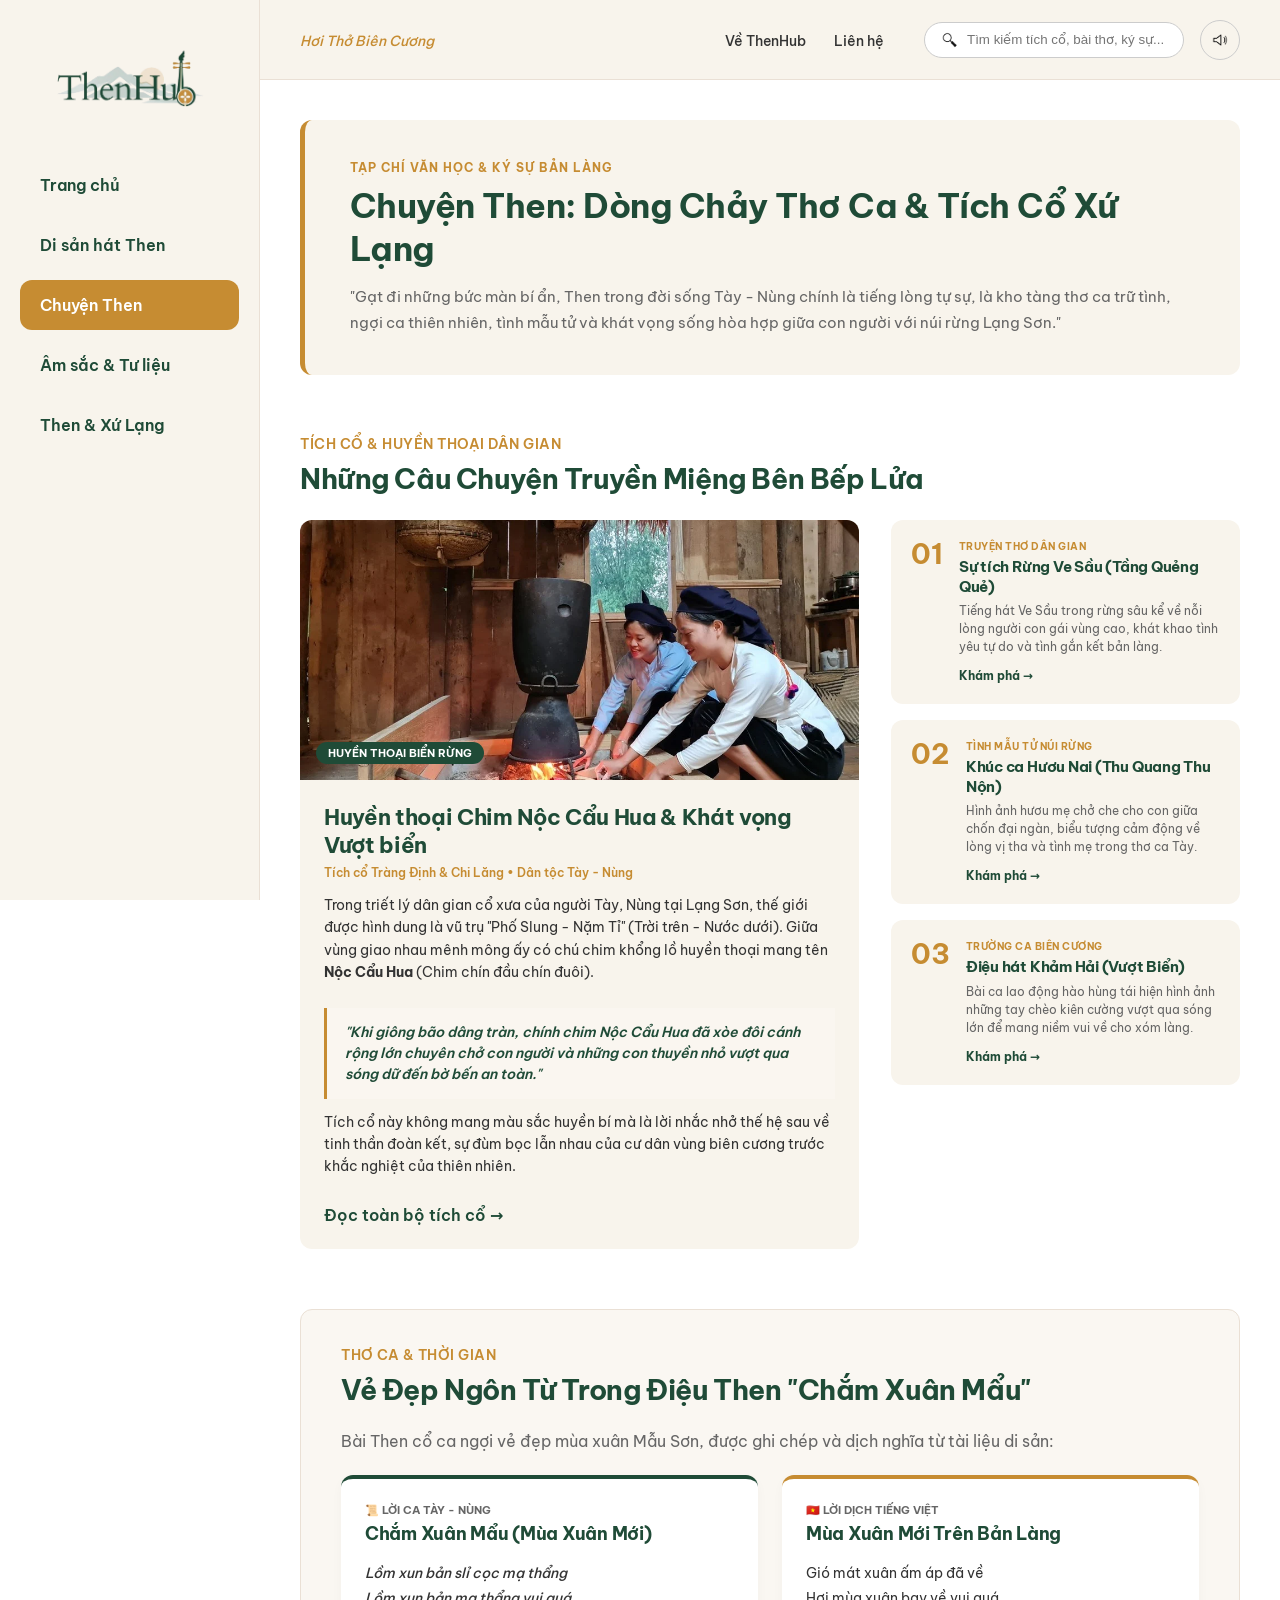
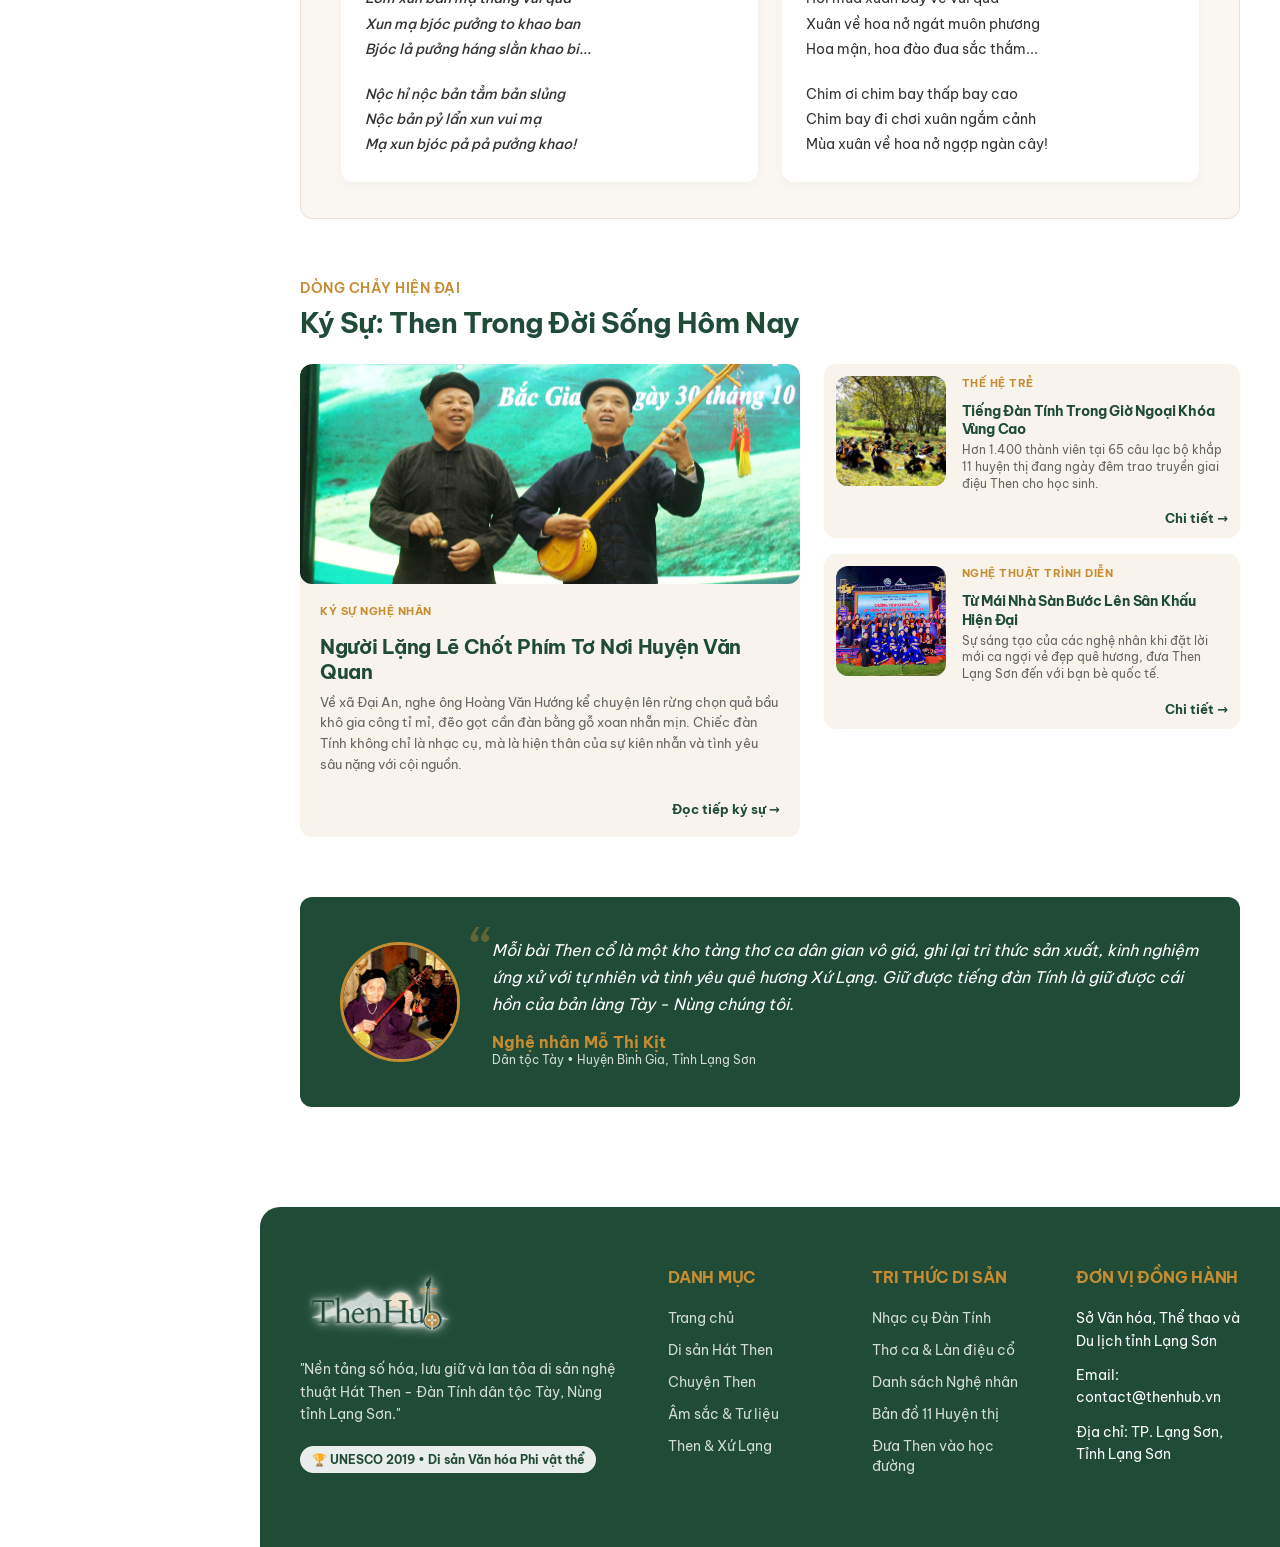
==== chuyenThen.html @ 95b02db8 "Initial commit" ====
﻿<!DOCTYPE html>
<html lang="vi">
<head>
    <meta charset="UTF-8">
    <meta name="viewport" content="width=device-width, initial-scale=1.0">
    <title>Chuyện Then - ThenHub</title>
    <link rel="stylesheet" href="./chuyenThen.css" />
    <link rel="stylesheet" href="./style.css" />
</head>
<body>
    <!-- SIDEBAR BÊN TRÁI -->
    <aside class="sidebar">
        <a href="index.html" class="logo">
            <img src="./icons/logoThenHub.png" alt="ThenHub Logo">
        </a>
        <nav>
            <a href="index.html" class="menu-item">Trang chủ</a>
            <a href="disan.html" class="menu-item">Di sản hát Then</a>
            <a href="chuyenThen.html" class="menu-item active">Chuyện Then</a>
            <a href="tulieu.html" class="menu-item">Âm sắc & Tư liệu</a>
            <a href="xulang.html" class="menu-item">Then & Xứ Lạng</a>
        </nav>
    </aside>

    <!-- NỘI DUNG CHÍNH BÊN PHẢI -->
    <main class="main-content">

        <!-- HEADER -->
        <header class="header">
            <div class="header-links">
                <a href="#" style="color: var(--color-gold); font-style: italic;">Hơi Thở Biên Cương</a>
            </div>
            <div style="display: flex; align-items: center; gap: 16px;">
                <div class="header-links">
                    <a href="#">Về ThenHub</a>
                    <a href="#">Liên hệ</a>
                </div>
                <div class="search-bar">
                    <img src="./icons/icon_timkiem.png" alt="Search" style="width: 18px; height: 18px;">
                    <input type="text" placeholder="Tìm kiếm tích cổ, bài thơ, ký sự...">
                </div>
                <button style="background: none; border: 1px solid #ccc; border-radius: 50%; width: 40px; height: 40px; display: flex; align-items: center; justify-content: center; cursor: pointer;">
                    <img src="./icons/icon_loa.png" alt="Audio" style="width: 20px; height: 20px;">
                </button>
            </div>
        </header>

        <div class="container">

            <!-- KHỐI 1: HERO DẠNG BÁO BÌA (EDITORIAL HERO) -->
            <section class="story-hero">
                <div class="story-hero-badge">TẠP CHÍ VĂN HỌC & KÝ SỰ BẢN LÀNG</div>
                <h1>Chuyện Then: Dòng Chảy Thơ Ca & Tích Cổ Xứ Lạng</h1>
                <p class="story-hero-subtitle">
                    "Gạt đi những bức màn bí ẩn, Then trong đời sống Tày - Nùng chính là tiếng lòng tự sự, là kho tàng thơ ca trữ tình, ngợi ca thiên nhiên, tình mẫu tử và khát vọng sống hòa hợp giữa con người với núi rừng Lạng Sơn."
                </p>
            </section>

            <!-- KHỐI 2: KHỐI KỂ CHUYỆN BẤT ĐỐI XỨNG (CHUYỆN TÍCH BẢN LÀNG) -->
            <section style="margin-bottom: var(--section-gap);">
                <div class="section-subtitle">TÍCH CỔ & HUYỀN THOẠI DÂN GIAN</div>
                <h2 class="section-title">Những Câu Chuyện Truyền Miệng Bên Bếp Lửa</h2>

                <div class="story-feature-layout">
                    <!-- BÀI VIẾT NỔI BẬT BÊN TRÁI (BỐ CỤC BÁO CHÍ) -->
                    <article class="main-story-card">
                        <div class="main-story-img-wrap">
                            <img src="./images/bep_lua.png" alt="Huyền thoại Chim Nộc Cẩu Hua">
                            <span class="story-tag-pill">HUYỀN THOẠI BIỂN RỪNG</span>
                        </div>
                        <div class="main-story-body">
                            <h3>Huyền thoại Chim Nộc Cẩu Hua & Khát vọng Vượt biển</h3>
                            <div class="story-meta">Tích cổ Tràng Định & Chi Lăng • Dân tộc Tày - Nùng</div>
                            <p>
                                Trong triết lý dân gian cổ xưa của người Tày, Nùng tại Lạng Sơn, thế giới được hình dung là vũ trụ "Phố Slung - Nặm Tỉ" (Trời trên - Nước dưới). Giữa vùng giao nhau mênh mông ấy có chú chim khổng lồ huyền thoại mang tên <strong>Nộc Cẩu Hua</strong> (Chim chín đầu chín đuôi).
                            </p>
                            <!-- KHUNG TRÍCH DẪN ĐẶC BIỆT -->
                            <blockquote class="pull-quote">
                                "Khi giông bão dâng tràn, chính chim Nộc Cẩu Hua đã xòe đôi cánh rộng lớn chuyên chở con người và những con thuyền nhỏ vượt qua sóng dữ đến bờ bến an toàn."
                            </blockquote>
                            <p>
                                Tích cổ này không mang màu sắc huyền bí mà là lời nhắc nhở thế hệ sau về tinh thần đoàn kết, sự đùm bọc lẫn nhau của cư dân vùng biên cương trước khắc nghiệt của thiên nhiên.
                            </p>
                            <a href="#" class="link-arrow" style="margin-top: 15px;">Đọc toàn bộ tích cổ &rarr;</a>
                        </div>
                    </article>

                    <!-- DANH SÁCH BÀI ĐỌC DẠNG FEED BÊN PHẢI -->
                    <div class="story-feed-list">

                        <div class="feed-item">
                            <span class="feed-num">01</span>
                            <div class="feed-content">
                                <span class="feed-tag">TRUYỆN THƠ DÂN GIAN</span>
                                <h4>Sự tích Rừng Ve Sầu (Tầng Quẻng Quẻ)</h4>
                                <p>Tiếng hát Ve Sầu trong rừng sâu kể về nỗi lòng người con gái vùng cao, khát khao tình yêu tự do và tình gắn kết bản làng.</p>
                                <a href="#" class="feed-link">Khám phá &rarr;</a>
                            </div>
                        </div>

                        <div class="feed-item">
                            <span class="feed-num">02</span>
                            <div class="feed-content">
                                <span class="feed-tag">TÌNH MẪU TỬ NÚI RỪNG</span>
                                <h4>Khúc ca Hươu Nai (Thu Quang Thu Nộn)</h4>
                                <p>Hình ảnh hươu mẹ chở che cho con giữa chốn đại ngàn, biểu tượng cảm động về lòng vị tha và tình mẹ trong thơ ca Tày.</p>
                                <a href="#" class="feed-link">Khám phá &rarr;</a>
                            </div>
                        </div>

                        <div class="feed-item">
                            <span class="feed-num">03</span>
                            <div class="feed-content">
                                <span class="feed-tag">TRƯỜNG CA BIÊN CƯƠNG</span>
                                <h4>Điệu hát Khảm Hải (Vượt Biển)</h4>
                                <p>Bài ca lao động hào hùng tái hiện hình ảnh những tay chèo kiên cường vượt qua sóng lớn để mang niềm vui về cho xóm làng.</p>
                                <a href="#" class="feed-link">Khám phá &rarr;</a>
                            </div>
                        </div>

                    </div>
                </div>
            </section>

            <!-- KHỐI 3: TRÌNH DIỄN THƠ CA SONG NGỮ (TÀY - VIỆT LYRICS SHOWCASE) -->
            <section class="lyrics-showcase-section">
                <div class="section-subtitle">THƠ CA & THỜI GIAN</div>
                <h2 class="section-title">Vẻ Đẹp Ngôn Từ Trong Điệu Then "Chắm Xuân Mẩu"</h2>
                <p style="color: var(--text-gray); margin-bottom: 24px;">Bài Then cổ ca ngợi vẻ đẹp mùa xuân Mẫu Sơn, được ghi chép và dịch nghĩa từ tài liệu di sản:</p>

                <div class="lyrics-grid">
                    <!-- CỘT TIẾNG TÀY / NÙNG GỐC -->
                    <div class="lyric-card tay-version">
                        <div class="lyric-header">
                            <span class="lang-flag">📜 LỜI CA TÀY - NÙNG</span>
                            <h4>Chắm Xuân Mẩu (Mùa Xuân Mới)</h4>
                        </div>
                        <div class="lyric-body">
                            <p>Lồm xun bản slỉ cọc mạ thẩng</p>
                            <p>Lồm xun bản mạ thẩng vui quá</p>
                            <p>Xun mạ bjóc pưởng to khao ban</p>
                            <p>Bjóc lả pưởng háng slằn khao bi...</p>
                            <br>
                            <p>Nộc hỉ nộc bản tẳm bản slủng</p>
                            <p>Nộc bản pỷ lẩn xun vui mạ</p>
                            <p>Mạ xun bjóc pả pả pưởng khao!</p>
                        </div>
                    </div>

                    <!-- CỘT TIẾNG VIỆT DỊCH NGHĨA -->
                    <div class="lyric-card viet-version">
                        <div class="lyric-header">
                            <span class="lang-flag">🇻🇳 LỜI DỊCH TIẾNG VIỆT</span>
                            <h4>Mùa Xuân Mới Trên Bản Làng</h4>
                        </div>
                        <div class="lyric-body">
                            <p>Gió mát xuân ấm áp đã về</p>
                            <p>Hơi mùa xuân bay về vui quá</p>
                            <p>Xuân về hoa nở ngát muôn phương</p>
                            <p>Hoa mận, hoa đào đua sắc thắm...</p>
                            <br>
                            <p>Chim ơi chim bay thấp bay cao</p>
                            <p>Chim bay đi chơi xuân ngắm cảnh</p>
                            <p>Mùa xuân về hoa nở ngợp ngàn cây!</p>
                        </div>
                    </div>
                </div>
            </section>

            <!-- KHỐI 4: KÝ SỰ BÁO BÌA (MAGAZINE LAYOUT: 1 BIG + 2 STACKED) -->
            <section style="margin-bottom: var(--section-gap);">
                <div class="section-subtitle">DÒNG CHẢY HIỆN ĐẠI</div>
                <h2 class="section-title">Ký Sự: Then Trong Đời Sống Hôm Nay</h2>

                <div class="magazine-layout">
                    <!-- BÀI BÁO LỚN TRÊN BÊN TRÁI -->
                    <a href="#" class="mag-big-card">
                        <div class="mag-big-img-wrap">
                            <img src="./images/dantinh.png" alt="Đẽo cần đàn Tính">
                        </div>
                        <div class="mag-big-content">
                            <span class="card-tag">KÝ SỰ NGHỆ NHÂN</span>
                            <h3>Người Lặng Lẽ Chốt Phím Tơ Nơi Huyện Văn Quan</h3>
                            <p>
                                Về xã Đại An, nghe ông Hoàng Văn Hướng kể chuyện lên rừng chọn quả bầu khô gia công tỉ mỉ, đẽo gọt cần đàn bằng gỗ xoan nhẵn mịn. Chiếc đàn Tính không chỉ là nhạc cụ, mà là hiện thân của sự kiên nhẫn và tình yêu sâu nặng với cội nguồn.
                            </p>
                            <span class="card-link">Đọc tiếp ký sự &rarr;</span>
                        </div>
                    </a>

                    <!-- 2 BÀI NHỎ XẾP CHỒNG BÊN PHẢI -->
                    <div class="mag-stacked-wrap">
                        <a href="#" class="mag-small-card">
                            <img src="./images/ngoai_khoa_vung_cao.png" alt="Đưa Then vào học đường">
                            <div class="mag-small-content">
                                <span class="card-tag">THẾ HỆ TRẺ</span>
                                <h4>Tiếng Đàn Tính Trong Giờ Ngoại Khóa Vùng Cao</h4>
                                <p>Hơn 1.400 thành viên tại 65 câu lạc bộ khắp 11 huyện thị đang ngày đêm trao truyền giai điệu Then cho học sinh.</p>
                                <span class="card-link">Chi tiết &rarr;</span>
                            </div>
                        </a>

                        <a href="#" class="mag-small-card">
                            <img src="./images/giao_luu.png" alt="Then Lời Mới">
                            <div class="mag-small-content">
                                <span class="card-tag">NGHỆ THUẬT TRÌNH DIỄN</span>
                                <h4>Từ Mái Nhà Sàn Bước Lên Sân Khấu Hiện Đại</h4>
                                <p>Sự sáng tạo của các nghệ nhân khi đặt lời mới ca ngợi vẻ đẹp quê hương, đưa Then Lạng Sơn đến với bạn bè quốc tế.</p>
                                <span class="card-link">Chi tiết &rarr;</span>
                            </div>
                        </a>
                    </div>
                </div>
            </section>

            <!-- KHỐI 5: TRÍCH DẪN NGHỆ NHÂN (WIDE ARTISAN QUOTE) -->
            <section class="artisan-quote-section">
                <div class="quote-avatar">
                    <img src="./images/mo_thi_kit.png" alt="Nghệ nhân Mỗ Thị Kịt">
                </div>
                <div class="quote-text-wrap">
                    <span class="quote-icon">“</span>
                    <p class="quote-content">
                        Mỗi bài Then cổ là một kho tàng thơ ca dân gian vô giá, ghi lại tri thức sản xuất, kinh nghiệm ứng xử với tự nhiên và tình yêu quê hương Xứ Lạng. Giữ được tiếng đàn Tính là giữ được cái hồn của bản làng Tày - Nùng chúng tôi.
                    </p>
                    <div class="quote-author">Nghệ nhân Mỗ Thị Kịt</div>
                    <div class="quote-sub">Dân tộc Tày • Huyện Bình Gia, Tỉnh Lạng Sơn</div>
                </div>
            </section>

        </div> <!-- Hết .container -->
        <!-- FOOTER -->
        <footer class="footer">
            <div>
                <a href="index.html" class="footer-logo">
                    <img src="./icons/logoThenHub.png" alt="ThenHub Logo">
                </a>
                <p>"Nền tảng số hóa, lưu giữ và lan tỏa di sản nghệ thuật Hát Then - Đàn Tính dân tộc Tày, Nùng tỉnh Lạng Sơn."</p>
                <div class="badge">🏆 UNESCO 2019 • Di sản Văn hóa Phi vật thể</div>
            </div>
            <div>
                <h4>Danh mục</h4>
                <ul>
                    <li><a href="index.html">Trang chủ</a></li>
                    <li><a href="disan.html">Di sản Hát Then</a></li>
                    <li><a href="chuyenthen.html">Chuyện Then</a></li>
                    <li><a href="tulieu.html">Âm sắc & Tư liệu</a></li>
                    <li><a href="xulang.html">Then & Xứ Lạng</a></li>
                </ul>
            </div>
            <div>
                <h4>Tri thức di sản</h4>
                <ul>
                    <li><a href="#">Nhạc cụ Đàn Tính</a></li>
                    <li><a href="#">Thơ ca & Làn điệu cổ</a></li>
                    <li><a href="#">Danh sách Nghệ nhân</a></li>
                    <li><a href="#">Bản đồ 11 Huyện thị</a></li>
                    <li><a href="#">Đưa Then vào học đường</a></li>
                </ul>
            </div>
            <div>
                <h4>Đơn vị đồng hành</h4>
                <p style="margin-bottom: 12px; opacity: 1;">Sở Văn hóa, Thể thao và Du lịch tỉnh Lạng Sơn</p>
                <p style="margin-bottom: 12px; opacity: 1;">Email: contact@thenhub.vn</p>
                <p style="opacity: 1;">Địa chỉ: TP. Lạng Sơn, Tỉnh Lạng Sơn</p>
            </div>
        </footer>
    </main>
</body>
</html>
---- chuyenThen.css ----
﻿/* ==============================================================
   1. THỪA HƯỞNG STYLE CHUNG TỪ TRANG CHỦ & TRANG DI SẢN
   ============================================================== */
@import url('./style.css');

/* ==============================================================
   2. BỐ CỤC TẠP CHÍ ĐẶC THÙ CHO TRANG CHUYỆN THEN
   ============================================================== */

/* Hero Banner dạng Báo Bìa */
.story-hero {
    background-color: var(--bg-card);
    border-left: 5px solid var(--color-gold);
    border-radius: var(--border-radius);
    padding: 40px 45px;
    margin-bottom: var(--section-gap);
}

.story-hero-badge {
    color: var(--color-gold);
    font-size: 12px;
    font-weight: 700;
    letter-spacing: 1px;
    margin-bottom: 10px;
}

.story-hero h1 {
    font-family: var(--font-title);
    font-size: 34px;
    color: var(--color-green);
    margin-bottom: 14px;
}

.story-hero-subtitle {
    font-size: 15px;
    color: var(--text-gray);
    line-height: 1.7;
    max-width: 880px;
}

/* --------------------------------------------------------------
   KHỐI FEATURED STORY (1 BÀI VIẾT LỚN + 1 DANH SÁCH FEED BÊN PHẢI)
   -------------------------------------------------------------- */
.story-feature-layout {
    display: flex;
    gap: 32px;
    align-items: stretch;
}

/* Bài viết chính bên trái (62%) */
.main-story-card {
    flex: 1.6;
    background-color: var(--bg-card);
    border-radius: var(--border-radius);
    overflow: hidden;
    display: flex;
    flex-direction: column;
}

.main-story-img-wrap {
    position: relative;
    height: 260px;
}

    .main-story-img-wrap img {
        width: 100%;
        height: 100%;
        object-fit: cover;
        border-radius: 0;
    }

.story-tag-pill {
    position: absolute;
    bottom: 16px;
    left: 16px;
    background: var(--color-green);
    color: #fff;
    font-size: 11px;
    font-weight: 700;
    padding: 4px 12px;
    border-radius: 12px;
}

.main-story-body {
    padding: 24px;
    flex: 1;
    display: flex;
    flex-direction: column;
}

    .main-story-body h3 {
        font-family: var(--font-title);
        font-size: 22px;
        color: var(--color-green);
        margin-bottom: 6px;
    }

.story-meta {
    font-size: 12px;
    color: var(--color-gold);
    font-weight: 600;
    margin-bottom: 14px;
}

.main-story-body p {
    font-size: 14px;
    color: var(--text-dark);
    line-height: 1.6;
    margin-bottom: 12px;
}

/* Trích dẫn nổi bật Pull-Quote */
.pull-quote {
    background-color: #FAF6F0;
    border-left: 3px solid var(--color-gold);
    padding: 14px 18px;
    margin: 12px 0;
    font-style: italic;
    color: var(--color-green);
    font-weight: 600;
    font-size: 14px;
    line-height: 1.5;
}

/* Feed danh sách bên phải (38%) */
.story-feed-list {
    flex: 1;
    display: flex;
    flex-direction: column;
    gap: 16px;
}

.feed-item {
    background-color: var(--bg-card);
    border-radius: var(--border-radius);
    padding: 20px;
    display: flex;
    gap: 16px;
    transition: transform 0.3s ease;
}

    .feed-item:hover {
        transform: translateX(5px);
    }

.feed-num {
    font-family: var(--font-title);
    font-size: 28px;
    font-weight: 700;
    color: var(--color-gold);
    line-height: 1;
}

.feed-content {
    flex: 1;
}

.feed-tag {
    font-size: 10px;
    font-weight: 700;
    color: var(--color-gold);
    letter-spacing: 0.5px;
    display: block;
    margin-bottom: 4px;
}

.feed-content h4 {
    font-size: 15px;
    color: var(--color-green);
    margin-bottom: 6px;
    line-height: 1.3;
}

.feed-content p {
    font-size: 12px;
    color: var(--text-gray);
    line-height: 1.5;
    margin-bottom: 8px;
}

.feed-link {
    font-size: 12px;
    font-weight: 700;
    color: var(--color-green);
}

    .feed-link:hover {
        color: var(--color-gold);
    }

/* --------------------------------------------------------------
   KHỐI SONG NGỮ THƠ CA (LYRICS SHOWCASE)
   -------------------------------------------------------------- */
.lyrics-showcase-section {
    background-color: #FAF7F2;
    border: 1px solid #EAE0D5;
    border-radius: var(--border-radius);
    padding: 36px 40px;
    margin-bottom: var(--section-gap);
}

.lyrics-grid {
    display: grid;
    grid-template-columns: 1fr 1fr;
    gap: 24px;
}

.lyric-card {
    background-color: #FFFFFF;
    border-radius: var(--border-radius);
    padding: 24px;
    border-top: 4px solid var(--color-green);
    box-shadow: 0 4px 12px rgba(0,0,0,0.03);
}

    .lyric-card.viet-version {
        border-top-color: var(--color-gold);
    }

.lang-flag {
    font-size: 11px;
    font-weight: 700;
    color: var(--text-gray);
    display: block;
    margin-bottom: 6px;
}

.lyric-header h4 {
    font-family: var(--font-title);
    font-size: 18px;
    color: var(--color-green);
    margin-bottom: 16px;
}

.lyric-body p {
    font-size: 14px;
    line-height: 1.8;
    color: var(--text-dark);
    margin: 0;
}

.tay-version .lyric-body p {
    font-style: italic;
    font-weight: 500;
}

/* --------------------------------------------------------------
   KHỐI MAGAZINE (1 BÀI LỚN + 2 BÀI NHỎ XẾP CHỒNG)
   -------------------------------------------------------------- */
.magazine-layout {
    display: flex;
    gap: 24px;
}

.mag-big-card {
    flex: 1.2;
    background-color: var(--bg-card);
    border-radius: var(--border-radius);
    overflow: hidden;
    display: flex;
    flex-direction: column;
}
.mag-big-img-wrap {
    width: 100%;
    height: 220px;
    overflow: hidden;
    background-color: var(--bg-card);
}
    .mag-big-img-wrap img {
        width: 100%;
        height: 100%;
        object-fit: cover;
        display: block;
    }

.mag-big-content {
    padding: 20px;
    flex: 1;
    display: flex;
    flex-direction: column;
}

    .mag-big-content h3 {
        font-family: var(--font-title);
        font-size: 20px;
        color: var(--color-green);
        margin: 8px 0;
    }

    .mag-big-content p {
        font-size: 13px;
        color: var(--text-gray);
        line-height: 1.6;
        margin-bottom: 14px;
    }

.mag-stacked-wrap {
    flex: 1;
    display: flex;
    flex-direction: column;
    gap: 16px;
}

.mag-small-card {
    background-color: var(--bg-card);
    border-radius: var(--border-radius);
    overflow: hidden;
    display: flex;
    gap: 16px;
    padding: 12px;
}

    .mag-small-card img {
        width: 110px;
        height: 110px;
        object-fit: cover;
        flex-shrink: 0;
    }

.mag-small-content {
    display: flex;
    flex-direction: column;
    justify-content: center;
}

    .mag-small-content h4 {
        font-size: 14px;
        color: var(--color-green);
        margin: 4px 0;
        line-height: 1.3;
    }

    .mag-small-content p {
        font-size: 12px;
        color: var(--text-gray);
        line-height: 1.4;
        margin-bottom: 6px;
    }

/* --------------------------------------------------------------
   KHỐI TRÍCH DẪN NGHỆ NHÂN (WIDE ARTISAN QUOTE)
   -------------------------------------------------------------- */
.artisan-quote-section {
    background-color: var(--color-green);
    color: #FFFFFF;
    border-radius: var(--border-radius);
    padding: 40px;
    display: flex;
    align-items: center;
    gap: 32px;
    margin-bottom: var(--section-gap);
}

.quote-avatar img {
    width: 120px;
    height: 120px;
    border-radius: 50%;
    border: 3px solid var(--color-gold);
    object-fit: cover;
}

.quote-text-wrap {
    position: relative;
    flex: 1;
}

.quote-icon {
    font-family: var(--font-title);
    font-size: 60px;
    color: var(--color-gold);
    position: absolute;
    top: -25px;
    left: -20px;
    opacity: 0.4;
}

.quote-content {
    font-size: 16px;
    line-height: 1.7;
    font-style: italic;
    margin-bottom: 14px;
    position: relative;
    z-index: 1;
}

.quote-author {
    font-size: 16px;
    font-weight: 700;
    color: var(--color-gold);
}

.quote-sub {
    font-size: 12px;
    opacity: 0.8;
}
---- style.css ----
﻿/* ==============================================================
   1. KHAI BÁO FONT KHÔNG CHÂN CỤC BỘ (BE VIETNAM PRO)
   ============================================================== */

/* Bản Thường - Regular (400) */
@font-face {
    font-family: 'Be Vietnam Pro';
    src: url('./fonts/Be_Vietnam_Pro/BeVietnamPro-Regular.ttf') format('truetype');
    font-weight: 400;
    font-style: normal;
}

/* Bản Vừa - Medium (500) */
@font-face {
    font-family: 'Be Vietnam Pro';
    src: url('./fonts/Be_Vietnam_Pro/BeVietnamPro-Medium.ttf') format('truetype');
    font-weight: 500;
    font-style: normal;
}

/* Bản Bán Đậm - SemiBold (600) */
@font-face {
    font-family: 'Be Vietnam Pro';
    src: url('./fonts/Be_Vietnam_Pro/BeVietnamPro-SemiBold.ttf') format('truetype');
    font-weight: 600;
    font-style: normal;
}

/* Bản Đậm - Bold (700) */
@font-face {
    font-family: 'Be Vietnam Pro';
    src: url('./fonts/Be_Vietnam_Pro/BeVietnamPro-Bold.ttf') format('truetype');
    font-weight: 700;
    font-style: normal;
}

/* ==============================================================
   2. CẬP NHẬT BIẾN FONT VÀO :root (FONT KHÔNG CHÂN CHO TOÀN TRANG)
   ============================================================== */
:root {
    --font-title: 'Be Vietnam Pro', system-ui, -apple-system, sans-serif;
    --font-text: 'Be Vietnam Pro', system-ui, -apple-system, sans-serif;
    --color-green: #1F4B37;
    --color-gold: #C68C32;
    --color-gold-hover: #e09f39;
    --bg-sidebar: #F8F4EC;
    --bg-main: #FFFFFF;
    --bg-card: #F8F4EC;
    --text-dark: #333333;
    --text-gray: #666666;
    --text-light: #FFFFFF;
    --sidebar-width: 260px;
    --header-height: 80px;
    --max-content-width: 1100px;
    --section-gap: 60px;
    --border-radius: 12px;
}

/* ==============================================================
   3. RESET & CƠ BẢN (Đã sửa lỗi ký tự '-')
   ============================================================== */
* {
    margin: 0;
    padding: 0;
    box-sizing: border-box;
}

body {
    font-family: var(--font-text);
    color: var(--text-dark);
    background-color: var(--bg-main);
    display: flex;
    min-height: 100vh;
}

a {
    text-decoration: none;
    color: inherit;
    transition: all 0.3s ease;
    cursor: pointer;
}

img {
    max-width: 100%;
    height: auto;
    border-radius: var(--border-radius);
    display: block;
}

/* Tinh chỉnh nét chữ tiêu đề không chân phẳng, vuông vức */
h1, h2, h3, h4, .section-title {
    font-family: var(--font-title) !important;
    color: var(--color-green);
    font-weight: 700;
    letter-spacing: -0.015em;
    line-height: 1.25;
}

.section-title {
    font-size: 28px;
    margin-bottom: 24px;
}

.section-subtitle {
    color: var(--color-gold);
    font-size: 14px;
    font-weight: 600;
    text-transform: uppercase;
    margin-bottom: 8px;
    letter-spacing: 0.5px;
}

/* 3. SIDEBAR (THANH ĐIỀU HƯỚNG TRÁI) */
.sidebar {
    width: var(--sidebar-width);
    flex-shrink: 0;
    background-color: var(--bg-sidebar);
    padding: 40px 20px;
    position: sticky;
    top: 0;
    height: 100vh;
    border-right: 1px solid #EAE0D5;
}

    .sidebar .logo {
        display: block;
        margin-bottom: 40px;
        text-align: center;
    }

        .sidebar .logo img {
            max-width: 170px; 
            height: auto; 
            margin: 0 auto;
            display: block;
        }

.menu-item {
    display: block;
    padding: 15px 20px;
    margin-bottom: 10px;
    font-weight: 600;
    border-radius: var(--border-radius);
    color: var(--color-green);
}

    .menu-item:hover {
        background-color: #E8E1D3;
    }

    .menu-item.active {
        background-color: var(--color-gold);
        color: var(--text-light);
    }

/* 4. MAIN CONTENT (NỘI DUNG CHÍNH) */
.main-content {
    flex: 1;
    min-width: 0; /* Giúp không bị tràn khung khi ảnh quá to */
    display: flex;
    flex-direction: column;
}

/* KHỐI 1: HEADER */
.header {
    height: var(--header-height);
    background-color: var(--bg-sidebar);
    display: flex;
    align-items: center;
    justify-content: space-between;
    padding: 0 40px;
    border-bottom: 1px solid #EAE0D5;
    position: sticky;
    top: 0;
    z-index: 100;
}

.header-links a {
    margin-right: 24px;
    font-weight: 500;
    font-size: 14px;
}

    .header-links a:hover {
        color: var(--color-gold);
    }

.search-bar {
    display: flex;
    align-items: center;
    background: #fff;
    padding: 8px 16px;
    border-radius: 20px;
    border: 1px solid #ccc;
}

    .search-bar input {
        border: none;
        outline: none;
        margin-left: 8px;
        width: 200px;
    }

/* CONTAINER CHUNG CHO CÁC KHỐI BÊN DƯỚI */
.container {
    max-width: var(--max-content-width);
    margin: 0 auto;
    padding: 40px;
    width: 100%;
}

/* KHỐI 2: HERO BANNER */
.hero-banner {
    position: relative;
    background-size: cover;
    background-position: center;
    border-radius: var(--border-radius);
    padding: 80px 60px;
    color: var(--text-light);
    margin-bottom: var(--section-gap);
    overflow: hidden;
}

    .hero-banner h1 {
        font-family: var(--font-title);
        font-size: 42px;
        font-weight: 700;
        margin-bottom: 20px;
        color: #C68C32 !important; 
        text-shadow: 0 2px 10px rgba(0, 0, 0, 0.85); 
    }

    .hero-banner p {
        max-width: 620px;
        line-height: 1.7;
        margin-bottom: 32px;
        font-size: 16px;
        color: #F8F4EC; 
        text-shadow: 0 1px 5px rgba(0, 0, 0, 0.8);
    }

.hero-buttons {
    display: flex;
    align-items: center;
    gap: 16px;
}

/* Nút chính: Khám phá hát Then */
.btn-primary {
    background-color: var(--color-gold); 
    color: #FFFFFF; 
    padding: 14px 28px;
    border-radius: 8px;
    font-weight: 700;
    display: inline-block;
    box-shadow: 0 4px 12px rgba(0, 0, 0, 0.25);
    transition: all 0.3s ease;
}

    .btn-primary:hover {
        background-color: var(--color-gold-hover);
        transform: translateY(-2px);
        box-shadow: 0 6px 18px rgba(0, 0, 0, 0.35);
    }

.btn-outline {
    background: rgba(0, 0, 0, 0.35); 
    backdrop-filter: blur(4px); 
    border: 1px solid rgba(255, 255, 255, 0.7);
    color: #FFFFFF;
    padding: 14px 28px;
    border-radius: 8px;
    font-weight: 600;
    display: inline-block;
    transition: all 0.3s ease;
}

    .btn-outline:hover {
        background: rgba(255, 255, 255, 0.25);
        border-color: #FFFFFF;
        transform: translateY(-2px);
    }
/* KHỐI 3: TỔNG QUAN */
.overview-section {
    display: flex;
    gap: 40px;
    align-items: center;
    margin-bottom: var(--section-gap);
}

.overview-text {
    flex: 1;
}

    .overview-text p {
        line-height: 1.8;
        color: var(--text-gray);
        margin-bottom: 20px;
    }

.link-arrow {
    color: var(--color-green);
    font-weight: 600;
    display: inline-flex;
    align-items: center;
    gap: 8px;
}

    .link-arrow:hover {
        color: var(--color-gold);
    }

.overview-image {
    flex: 1;
}

    .overview-image img {
        width: 100%;
        height: auto;
        object-fit: cover;
    }

/* KHỐI 4 & 6: DẠNG LƯỚI (Card Grid) */
.grid-3 {
    display: grid;
    grid-template-columns: repeat(3, 1fr);
    gap: 24px;
    margin-bottom: var(--section-gap);
    align-items: stretch; 
}

.grid-4 {
    display: grid;
    grid-template-columns: repeat(4, 1fr);
    gap: 20px;
    margin-bottom: var(--section-gap);
    align-items: stretch; 
}

/* Thẻ Card tổng thể */
.card {
    background-color: var(--bg-card);
    border-radius: var(--border-radius);
    overflow: hidden;
    display: flex;
    flex-direction: column !important; 
    height: 100%;
    text-decoration: none;
    transition: transform 0.3s ease, box-shadow 0.3s ease;
}

    .card:hover {
        transform: translateY(-5px);
        box-shadow: 0 10px 20px rgba(0,0,0,0.08);
    }

    /* Ảnh đầu thẻ */
    .card img {
        width: 100%;
        height: 180px; 
        object-fit: cover; 
        display: block;
    }

.card-content {
    display: flex;
    flex-direction: column;
    flex: 1; 
    padding: 16px;
}

.card-tag {
    color: var(--color-gold);
    font-size: 11px;
    font-weight: 700;
    text-transform: uppercase;
    letter-spacing: 0.5px;
    margin-bottom: 8px;
}

.card-title {
    color: var(--color-green);
    font-size: 16px;
    font-weight: 700;
    line-height: 1.35;
    margin-bottom: 8px;
}

/* Đoạn mô tả */
.card-desc {
    color: var(--text-dark);
    font-size: 13px;
    line-height: 1.5;
    margin-bottom: 12px;
}

.card-link {
    text-align: right;
    font-size: 13px;
    font-weight: 700;
    color: var(--color-green);
    margin-top: auto; 
    padding-top: 12px;
    display: block;
    transition: color 0.3s ease, transform 0.3s ease;
}

.card:hover .card-link {
    color: var(--color-gold);
    transform: translateX(3px);
}
/* HIỆU ỨNG NÚT PLAY TRÊN ẢNH VIDEO */
.card-thumb {
    position: relative;
    width: 100%;
    height: 180px;
    overflow: hidden;
    border-top-left-radius: var(--border-radius, 12px);
    border-top-right-radius: var(--border-radius, 12px);
}
    .card-thumb img {
        width: 100%;
        height: 100%;
        object-fit: cover;
        display: block;
        transition: transform 0.3s ease;
    }
    .card-thumb .play-btn {
        position: absolute;
        top: 50%;
        left: 50%;
        transform: translate(-50%, -50%) scale(0.8);
        width: 56px; 
        height: 56px;
        background-color: #FFFFFF; 
        border-radius: 50%; 
        box-shadow: 0 4px 15px rgba(0, 0, 0, 0.35); 
        display: flex;
        align-items: center;
        justify-content: center;
        opacity: 0; 
        transition: all 0.3s ease;
        pointer-events: none;
        z-index: 5;
    }

        .card-thumb .play-btn::after {
            content: '';
            display: block;
            width: 0;
            height: 0;
            margin-left: 4px; 
            border-top: 11px solid transparent;
            border-bottom: 11px solid transparent;
            border-left: 19px solid #E50914; 
        }

.card:hover .play-btn {
    opacity: 1;
    transform: translate(-50%, -50%) scale(1);
}

.card:hover .card-thumb img {
    transform: scale(1.05);
}

/* KHỐI 5: THỐNG KÊ & BẢN ĐỒ */
.stats-map-section {
    display: flex;
    gap: 40px;
    margin-bottom: var(--section-gap);
}

.stats-grid {
    flex: 1;
    display: grid;
    grid-template-columns: repeat(2, 1fr);
    gap: 16px;
}

.stat-box {
    background-color: var(--bg-card);
    padding: 24px;
    border-radius: var(--border-radius);
    text-align: center;
}

.stat-number {
    font-size: 28px;
    font-weight: bold;
    color: var(--color-gold);
    margin-bottom: 8px;
}

.stat-label {
    font-size: 14px;
    font-weight: 600;
    color: var(--text-dark);
}

.map-image {
    flex: 1;
}

    .map-image img {
        width: 100%;
        height: 100%;
        object-fit: cover;
    }

.btn-full {
    display: block;
    text-align: center;
    background-color: var(--color-green);
    color: var(--text-light);
    padding: 14px;
    border-radius: 8px;
    margin-top: 16px;
    font-weight: bold;
}

    .btn-full:hover {
        background-color: #153526;
    }

/* KHỐI 7: CTA BANNER */
.cta-banner {
    position: relative;
    background-size: cover;
    background-position: center;
    border-radius: var(--border-radius);
    padding: 60px 50px;
    margin-bottom: var(--section-gap);
    overflow: hidden;
}

.cta-subtitle {
    display: inline-block;
    color: #F5B842; 
    font-weight: 700;
    font-size: 13px;
    letter-spacing: 1.5px;
    text-transform: uppercase;
    margin-bottom: 12px;
    text-shadow: 0 1px 4px rgba(0, 0, 0, 0.9);
}

/* Tiêu đề chính */
.cta-banner h2 {
    font-family: var(--font-title);
    font-size: 28px; 
    font-weight: 700;
    color: #FFFFFF;
    margin-bottom: 16px;
    line-height: 1.3;
    max-width: 100%; 
    white-space: nowrap; 
    text-shadow: 0 2px 8px rgba(0, 0, 0, 0.8);
}

.cta-banner p {
    font-size: 15px;
    color: #F8F4EC; 
    max-width: 650px;
    line-height: 1.6;
    text-shadow: 0 1px 6px rgba(0, 0, 0, 0.9);
}
/* KHỐI 8: FOOTER */
.footer {
    background-color: var(--color-green);
    color: var(--text-light);
    padding: 60px 40px;
    display: grid;
    grid-template-columns: 2fr 1fr 1fr 1fr;
    gap: 40px;
    border-top-left-radius: 20px;
}

.footer-logo {
    font-family: var(--font-title);
    font-size: 28px;
    color: var(--color-gold);
    margin-bottom: 16px;
    display: block;
}
    .footer-logo img {
        max-width: 160px;
        height: auto;
        display: block;
        margin-bottom: 16px;
        filter: drop-shadow(0px 0px 2px #ffffff) drop-shadow(0px 0px 6px rgba(255, 255, 255, 0.6));
    }

.footer p {
    font-size: 14px;
    line-height: 1.6;
    margin-bottom: 20px;
    opacity: 0.8;
}

.footer h4 {
    color: var(--color-gold);
    margin-bottom: 20px;
    font-size: 16px;
    text-transform: uppercase;
}

.footer ul {
    list-style: none;
}

    .footer ul li {
        margin-bottom: 12px;
    }

        .footer ul li a {
            font-size: 14px;
            opacity: 0.8;
        }

            .footer ul li a:hover {
                opacity: 1;
                color: var(--color-gold);
            }

.badge {
    background: rgba(255,255,255,0.9);
    color: var(--color-green);
    padding: 6px 12px;
    border-radius: 20px;
    font-size: 12px;
    font-weight: bold;
    display: inline-block;
}
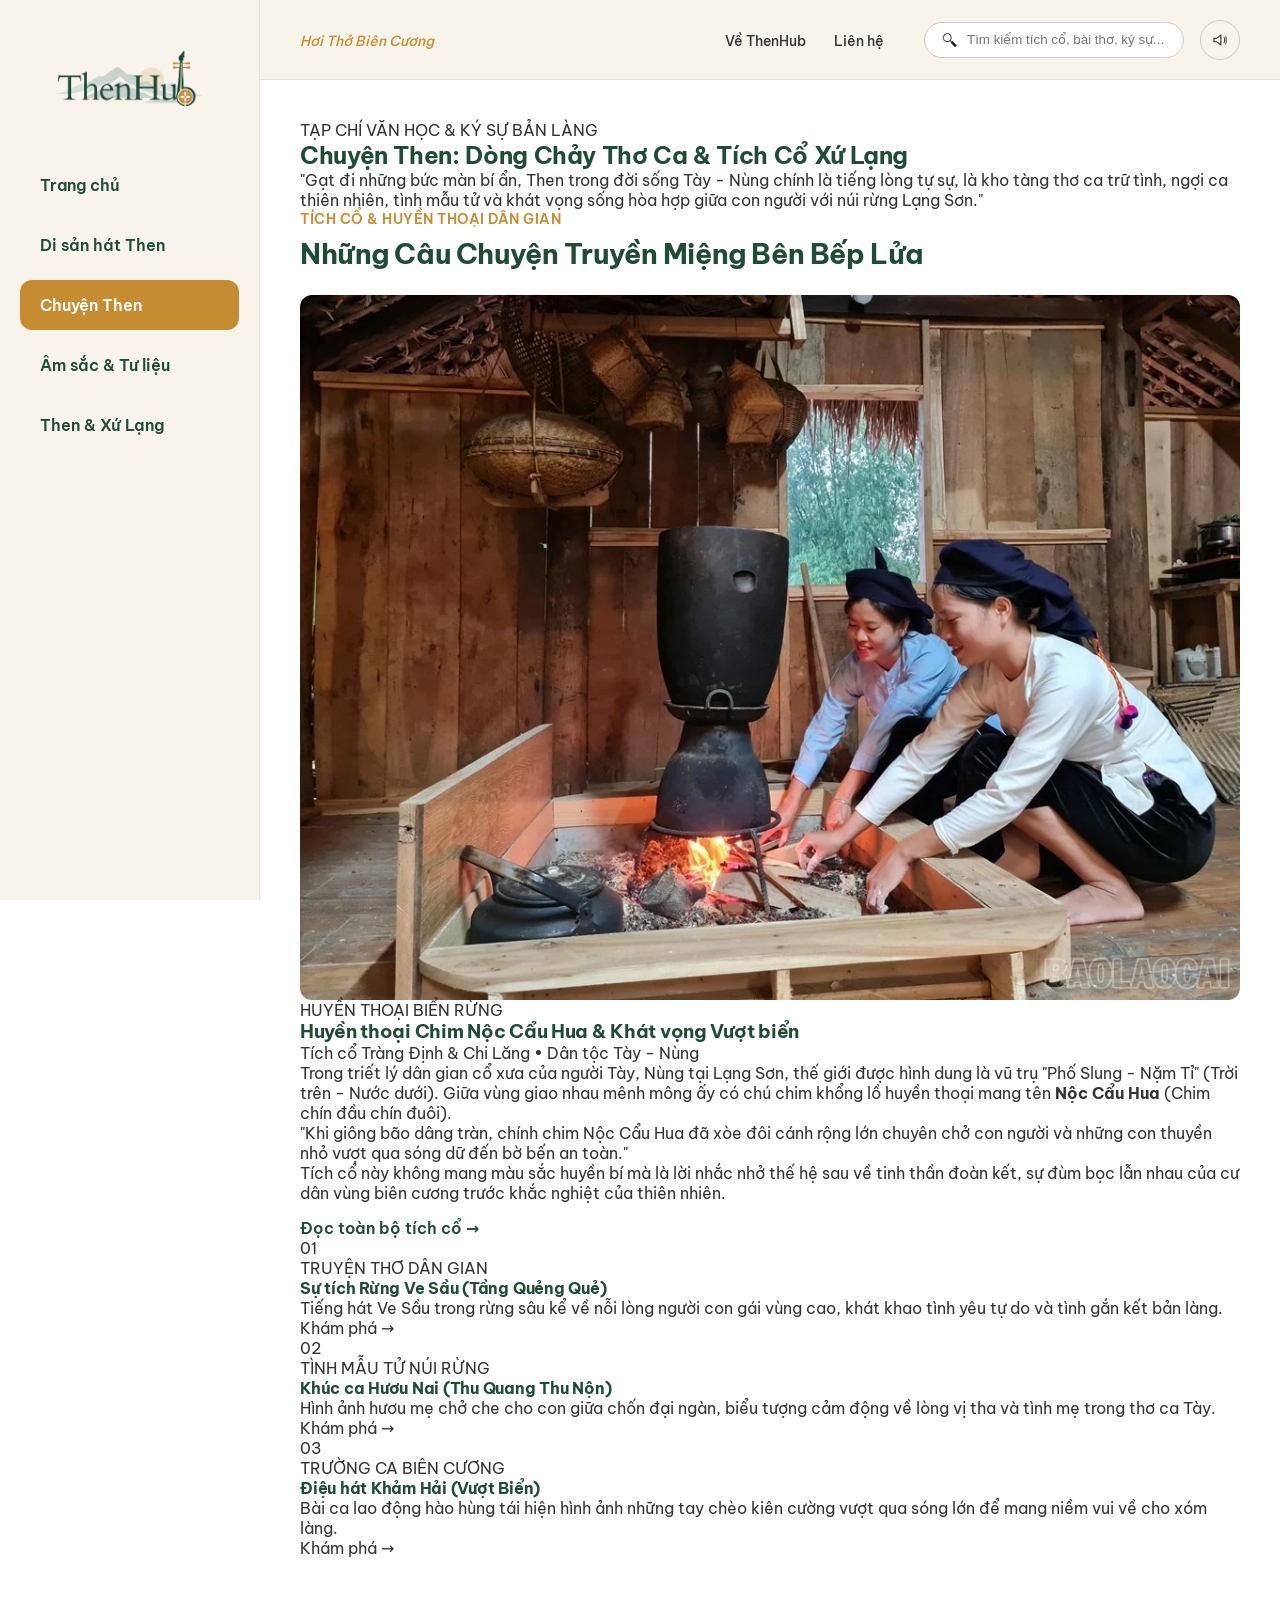
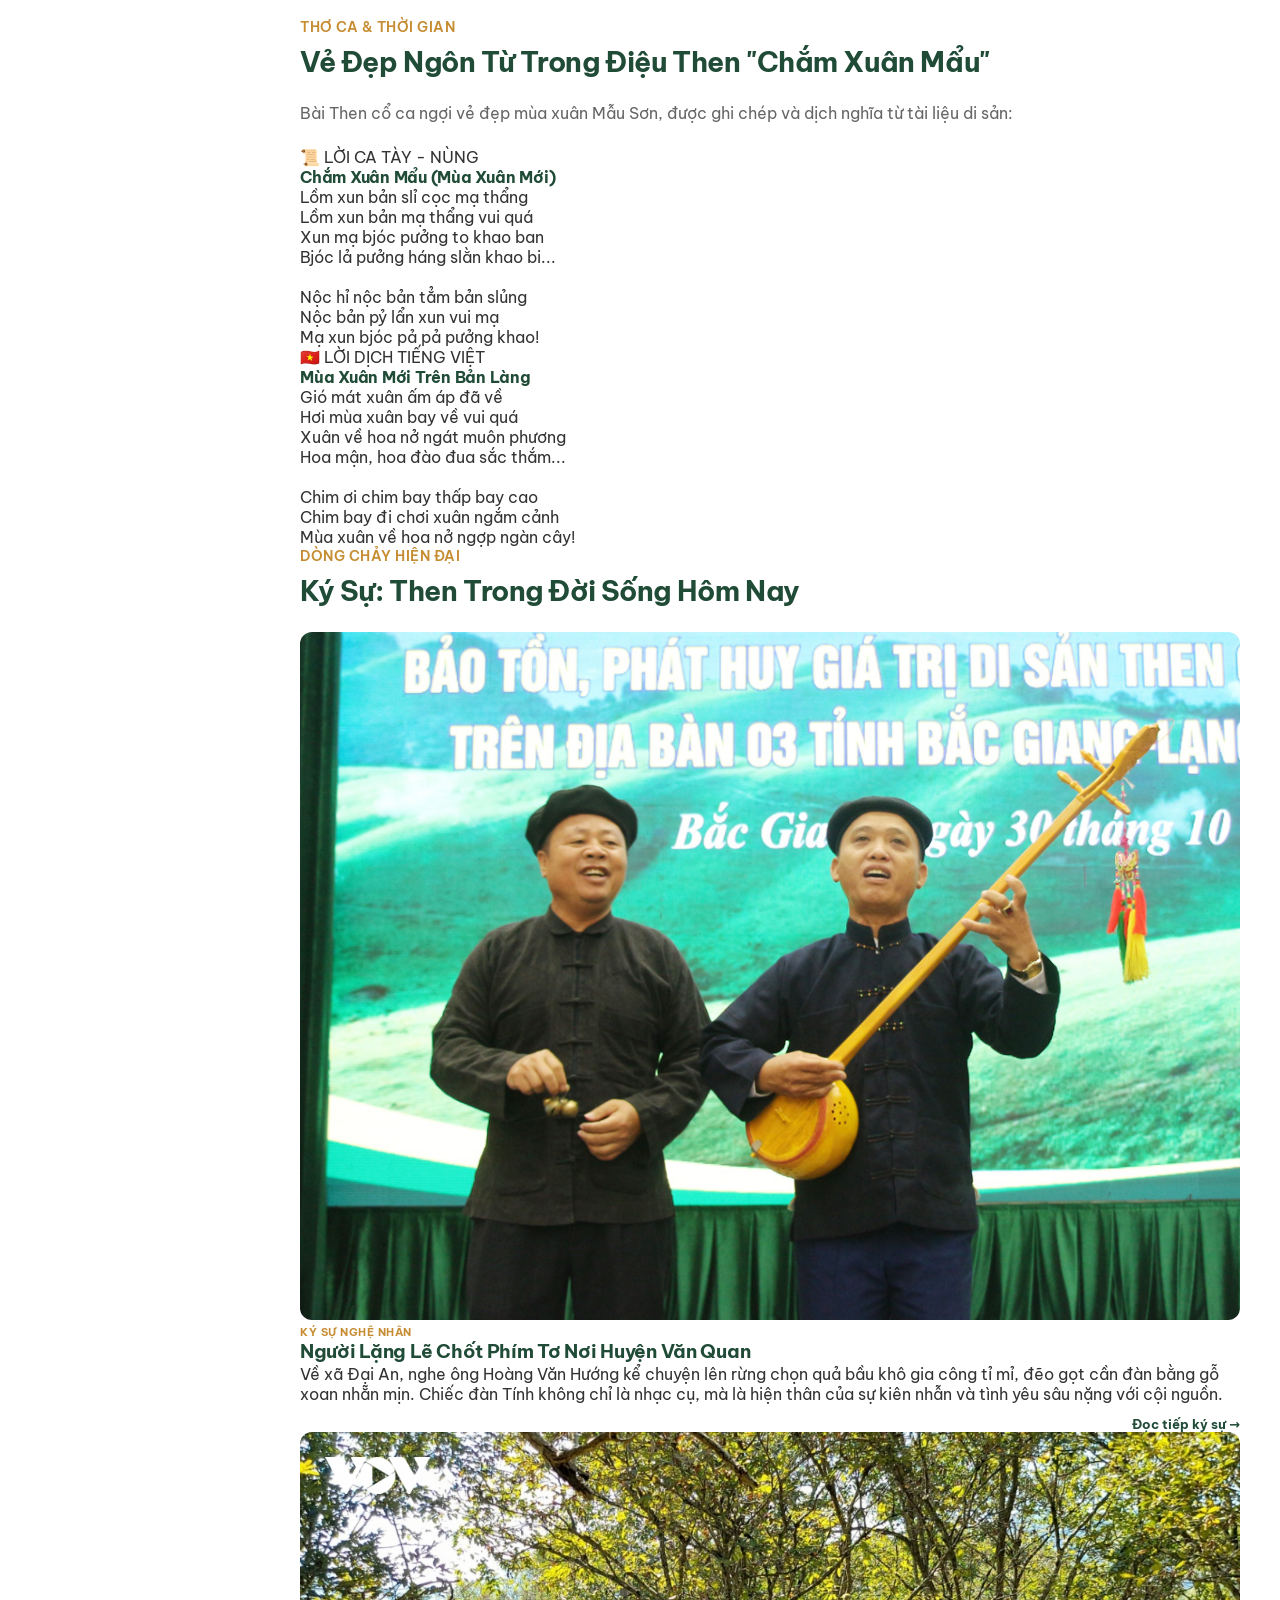
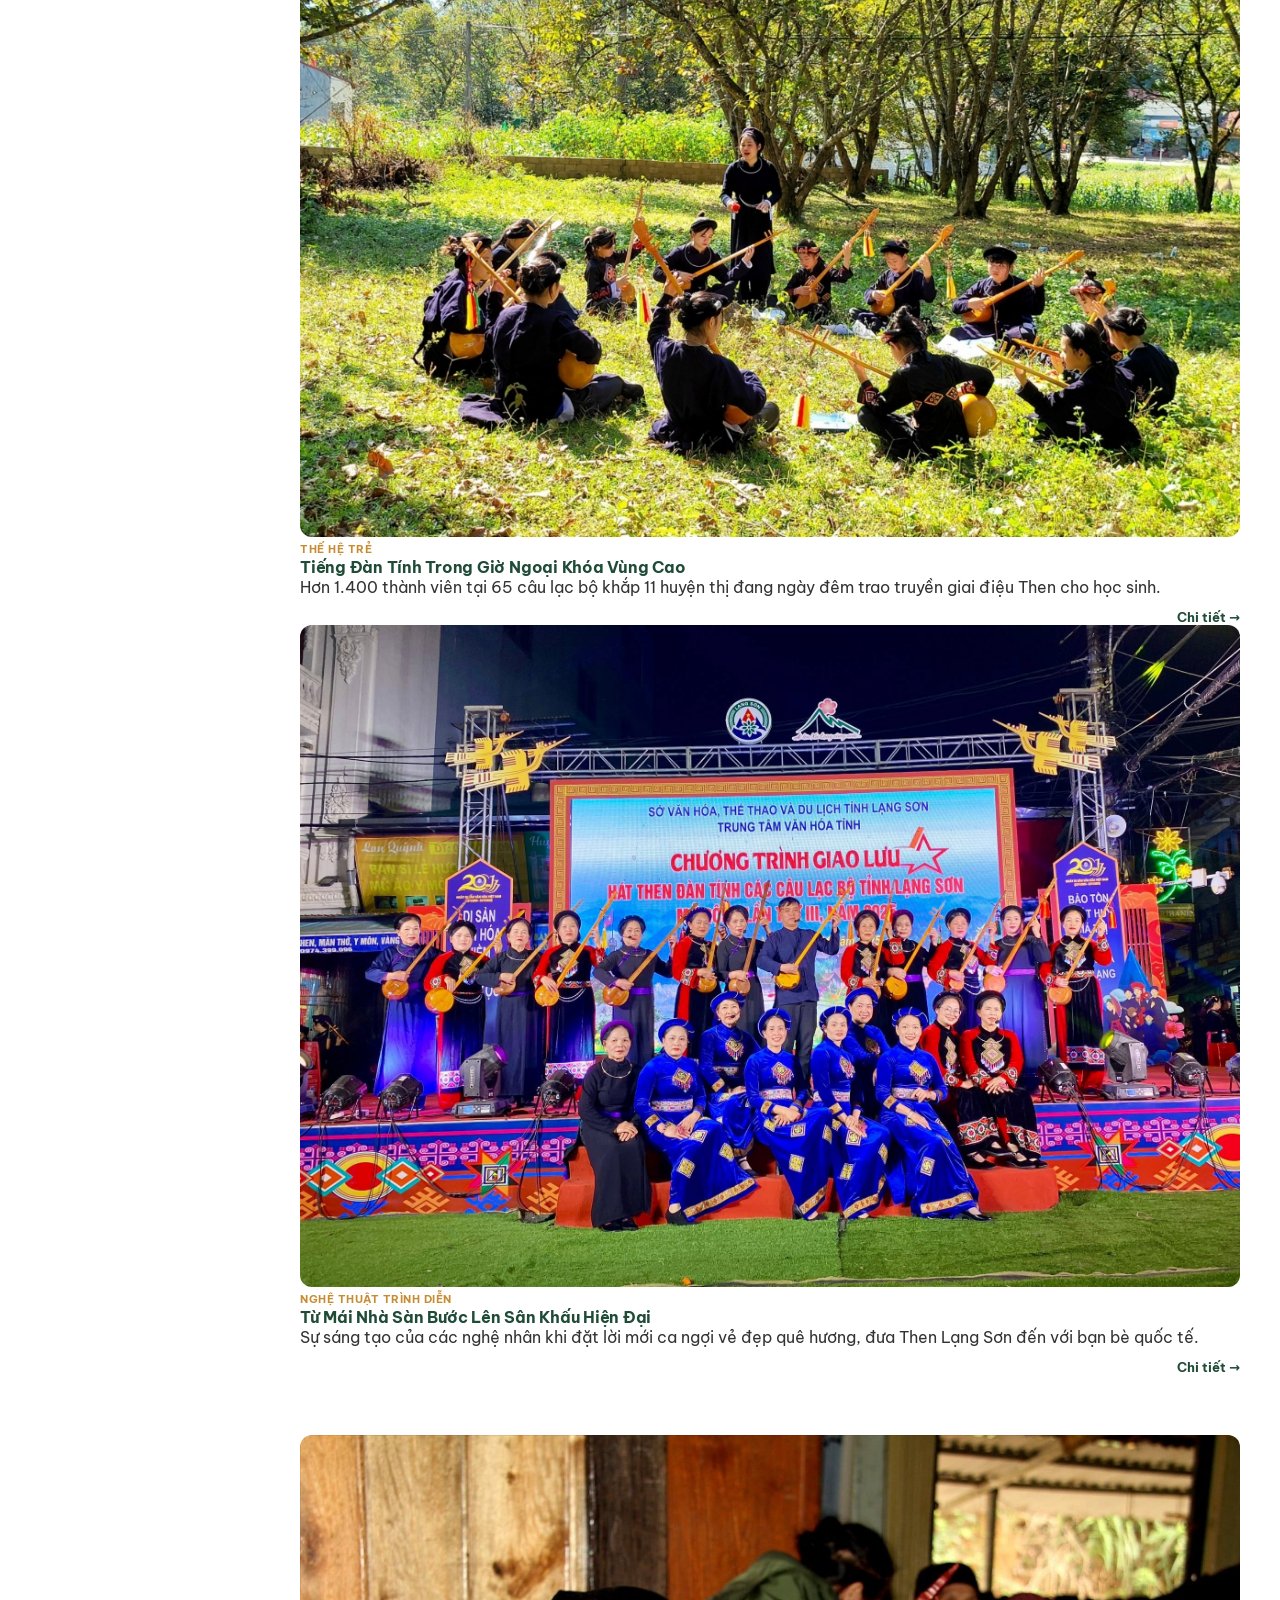
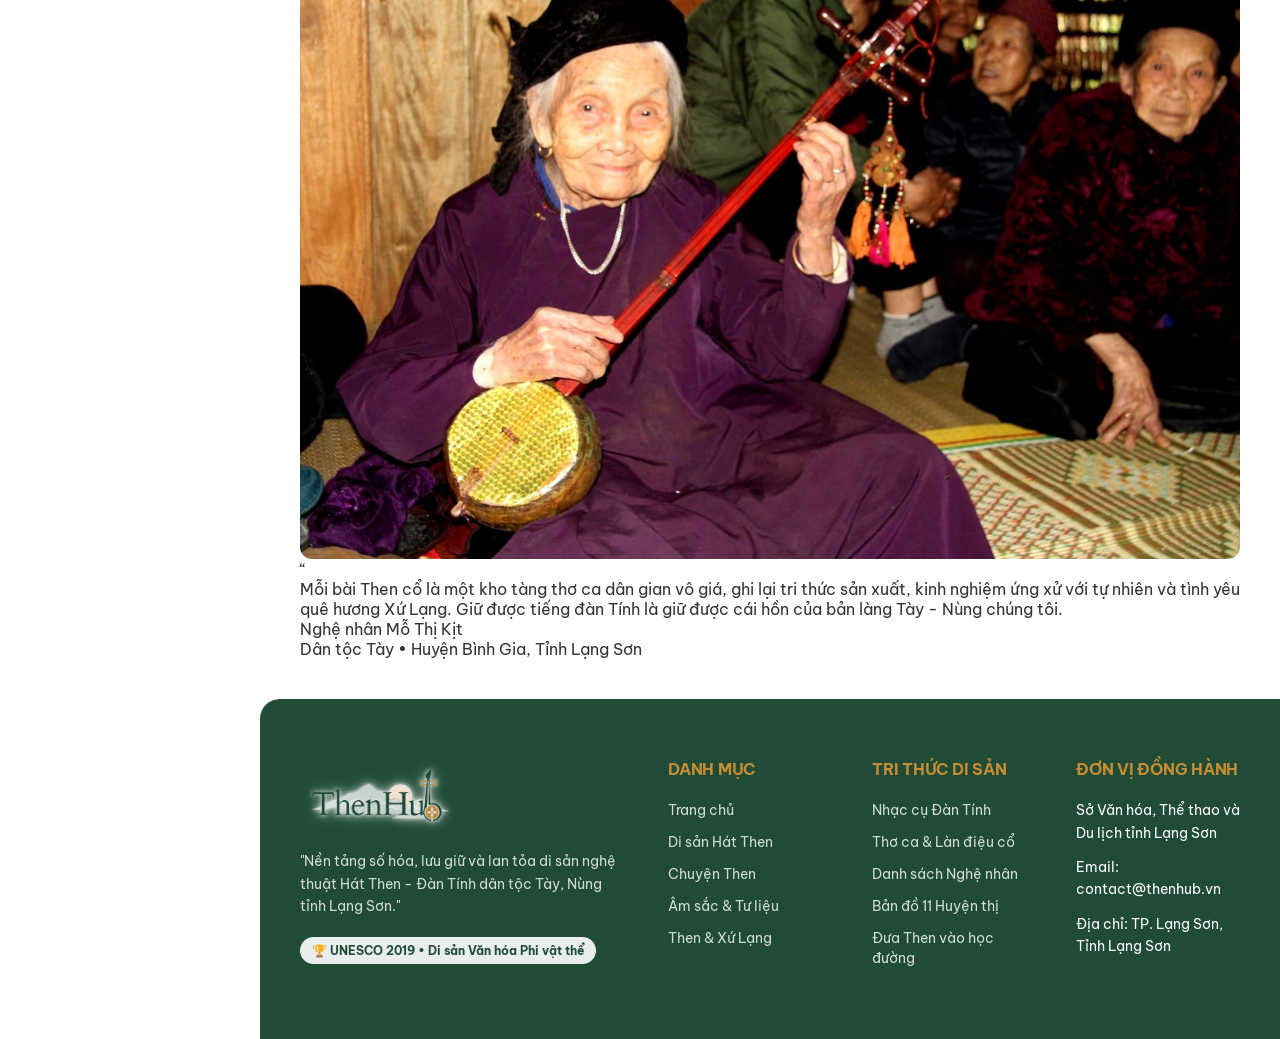
==== commit 233a8bd3: "Sửa link Chuyện Then" ====
--- a/chuyenThen.html
+++ b/chuyenThen.html
@@ -4,7 +4,7 @@
     <meta charset="UTF-8">
     <meta name="viewport" content="width=device-width, initial-scale=1.0">
     <title>Chuyện Then - ThenHub</title>
-    <link rel="stylesheet" href="./chuyenThen.css" />
+    <link rel="stylesheet" href="./chuyenthen.css" />
     <link rel="stylesheet" href="./style.css" />
 </head>
 <body>
@@ -16,7 +16,7 @@
         <nav>
             <a href="index.html" class="menu-item">Trang chủ</a>
             <a href="disan.html" class="menu-item">Di sản hát Then</a>
-            <a href="chuyenThen.html" class="menu-item active">Chuyện Then</a>
+            <a href="chuyenthen.html" class="menu-item active">Chuyện Then</a>
             <a href="tulieu.html" class="menu-item">Âm sắc & Tư liệu</a>
             <a href="xulang.html" class="menu-item">Then & Xứ Lạng</a>
         </nav>
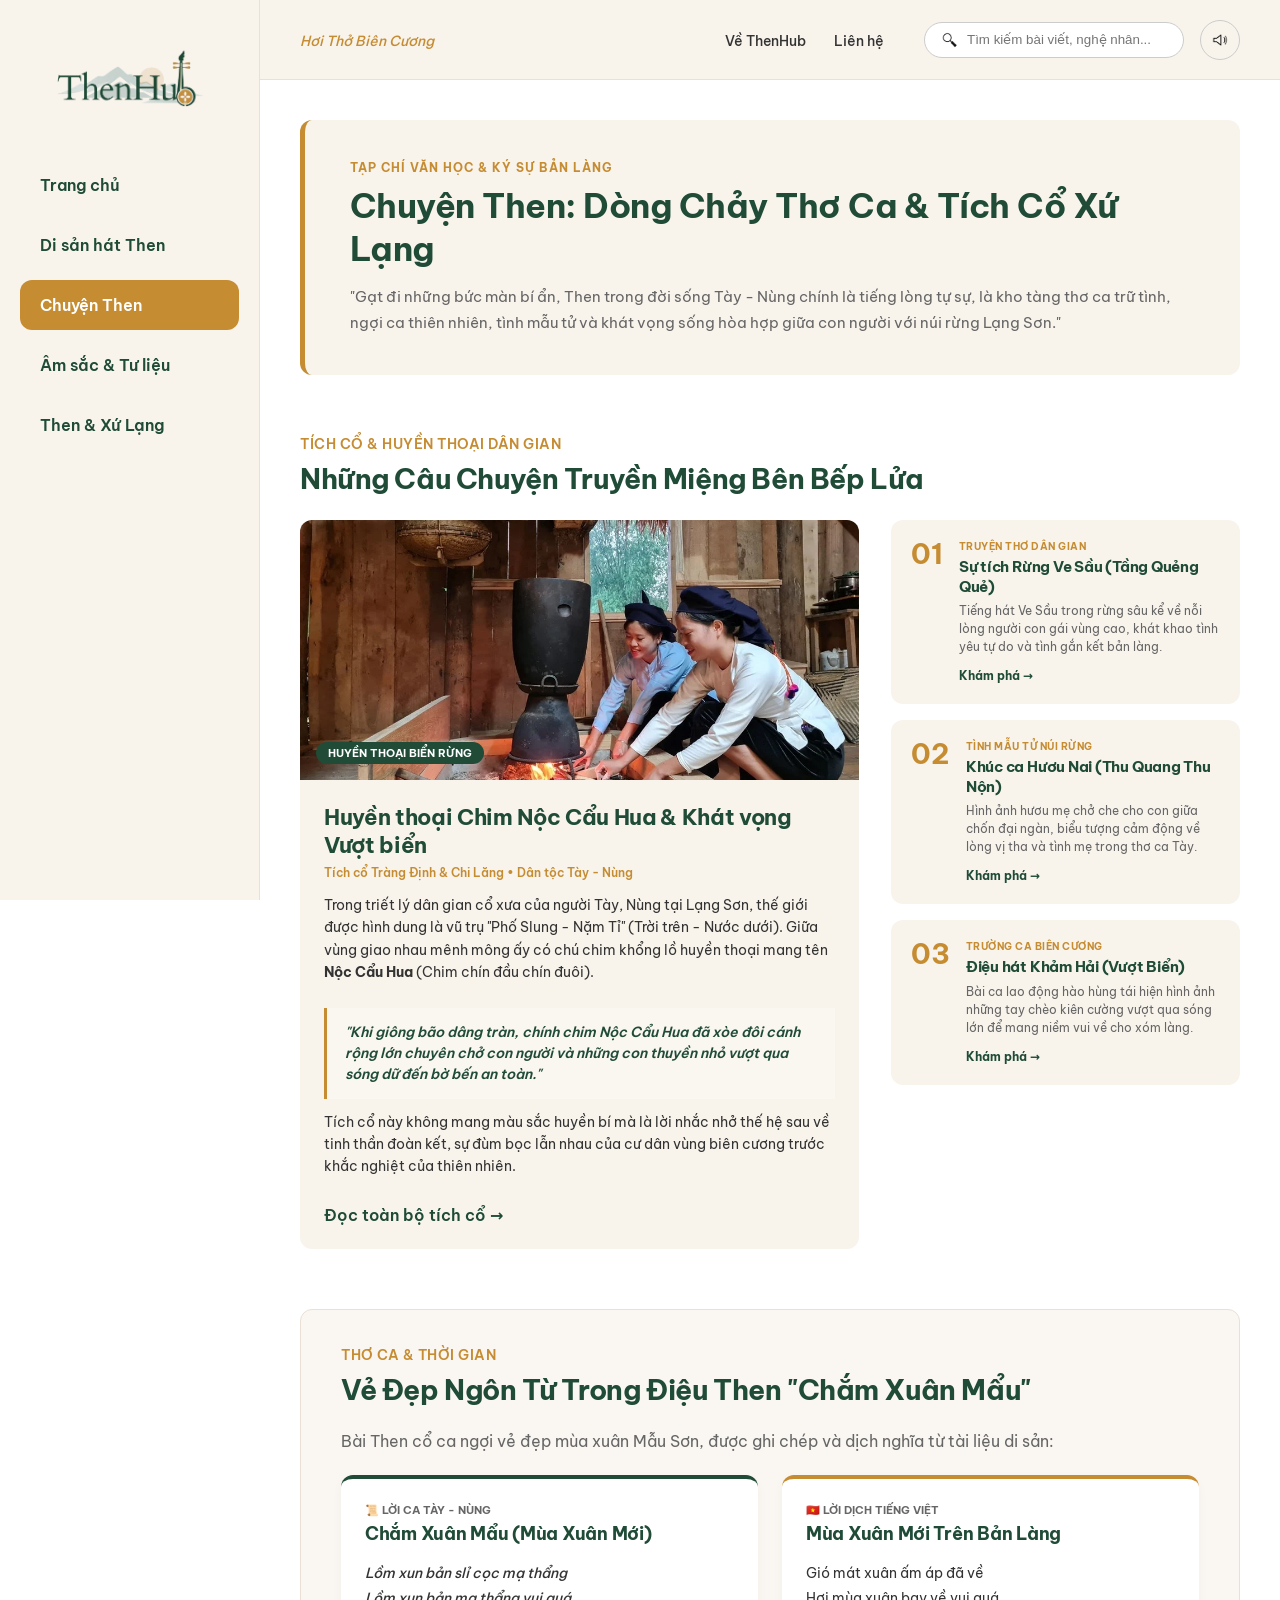
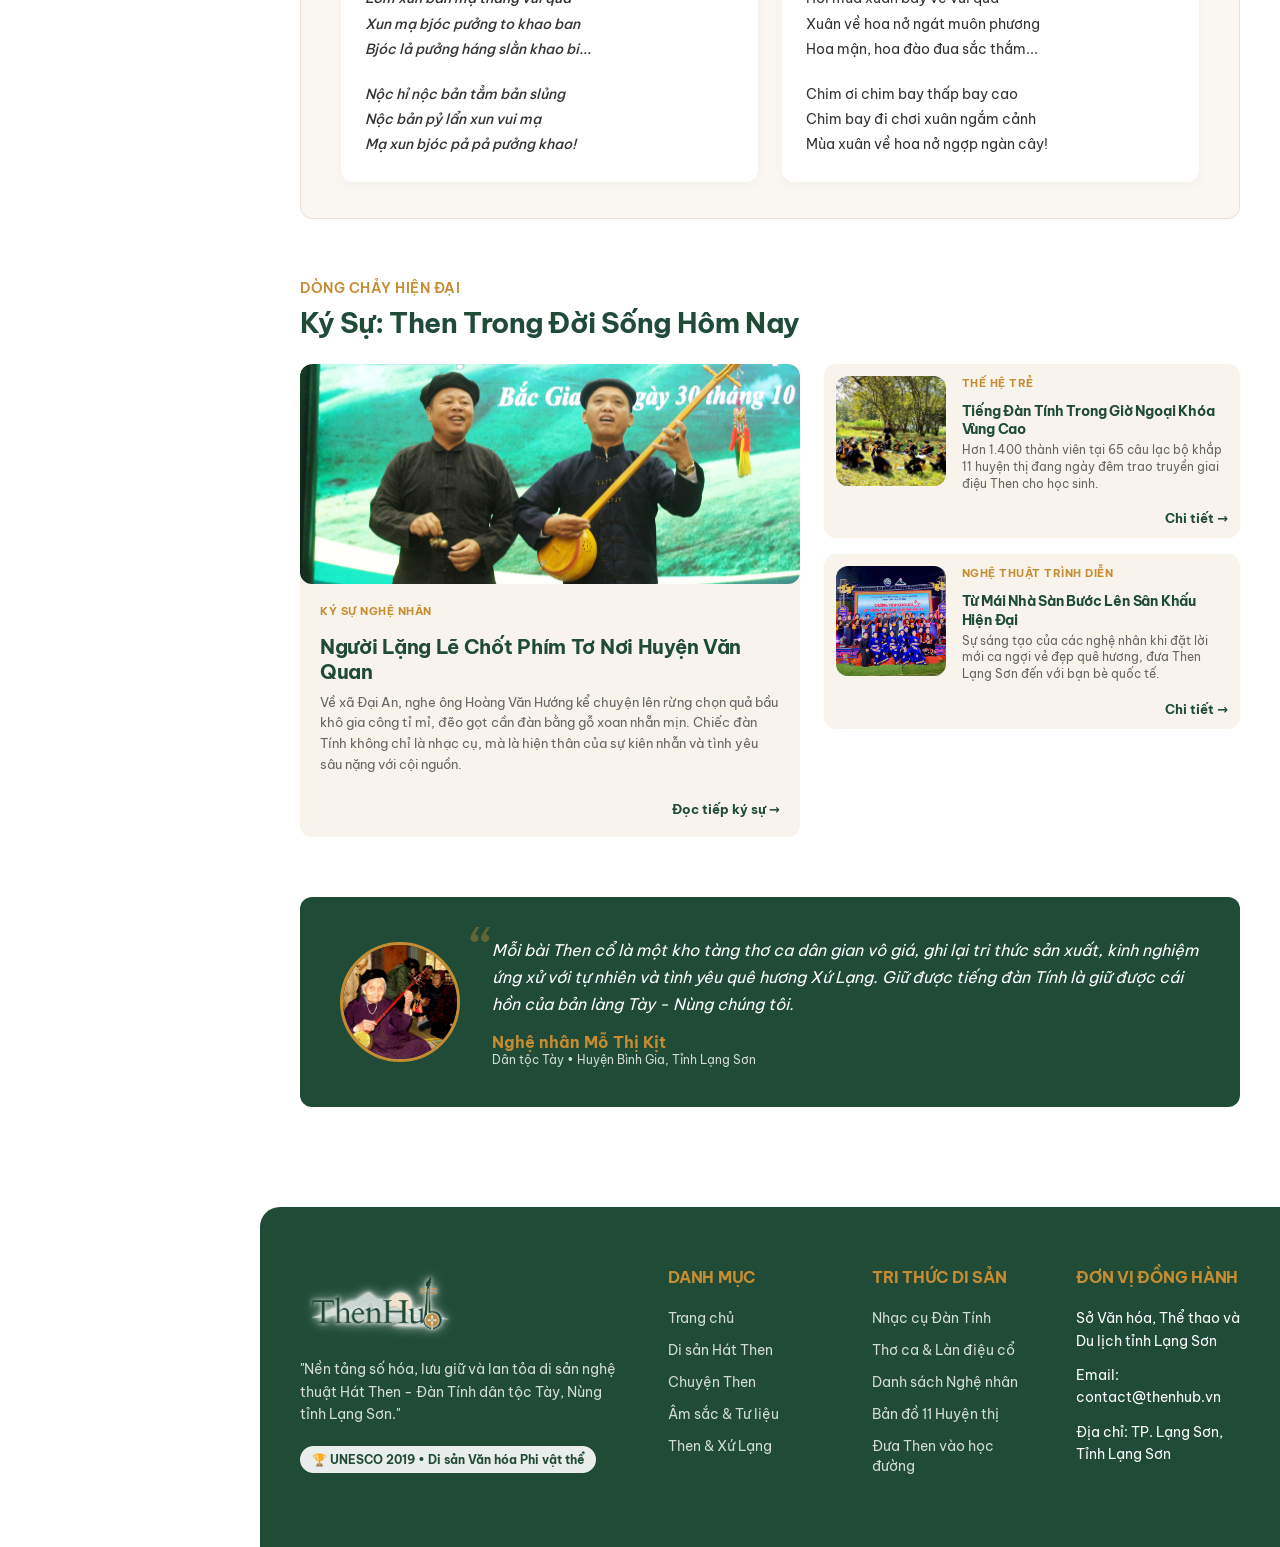
==== commit 78053736: "Hoàn thiện responsive di động" ====
--- a/chuyenThen.html
+++ b/chuyenThen.html
@@ -8,8 +8,9 @@
     <link rel="stylesheet" href="./style.css" />
 </head>
 <body>
-    <!-- SIDEBAR BÊN TRÁI -->
-    <aside class="sidebar">
+    <!-- SIDEBAR -->
+    <div class="sidebar-overlay" id="sidebarOverlay"></div>
+    <aside class="sidebar" id="sidebarNav">
         <a href="index.html" class="logo">
             <img src="./icons/logoThenHub.png" alt="ThenHub Logo">
         </a>
@@ -27,18 +28,29 @@
 
         <!-- HEADER -->
         <header class="header">
+            <!-- 1. NÚT 3 GẠCH (Chỉ xuất hiện trên màn hình điện thoại) -->
+            <button class="mobile-toggle" id="mobileToggle" aria-label="Mở menu">
+                <span></span>
+                <span></span>
+                <span></span>
+            </button>
+
             <div class="header-links">
                 <a href="#" style="color: var(--color-gold); font-style: italic;">Hơi Thở Biên Cương</a>
             </div>
+
             <div style="display: flex; align-items: center; gap: 16px;">
-                <div class="header-links">
+                <!-- 2. Thêm class "desktop-only" để ẩn 2 link này khi vào bằng điện thoại -->
+                <div class="header-links desktop-only">
                     <a href="#">Về ThenHub</a>
                     <a href="#">Liên hệ</a>
                 </div>
+
                 <div class="search-bar">
                     <img src="./icons/icon_timkiem.png" alt="Search" style="width: 18px; height: 18px;">
-                    <input type="text" placeholder="Tìm kiếm tích cổ, bài thơ, ký sự...">
-                </div>
+                    <input type="text" placeholder="Tìm kiếm bài viết, nghệ nhân...">
+                </div>
+
                 <button style="background: none; border: 1px solid #ccc; border-radius: 50%; width: 40px; height: 40px; display: flex; align-items: center; justify-content: center; cursor: pointer;">
                     <img src="./icons/icon_loa.png" alt="Audio" style="width: 20px; height: 20px;">
                 </button>
@@ -228,7 +240,7 @@
                 </div>
             </section>
 
-        </div> <!-- Hết .container -->
+        </div> 
         <!-- FOOTER -->
         <footer class="footer">
             <div>
@@ -266,5 +278,25 @@
             </div>
         </footer>
     </main>
+    <!-- JAVASCRIPT ĐIỀU KHIỂN MENU 3 GẠCH DI ĐỘNG -->
+    <script>
+    const mobileToggle = document.getElementById('mobileToggle');
+    const sidebarNav = document.getElementById('sidebarNav');
+    const sidebarOverlay = document.getElementById('sidebarOverlay');
+
+    if (mobileToggle && sidebarNav && sidebarOverlay) {
+        mobileToggle.addEventListener('click', () => {
+            sidebarNav.classList.toggle('active');
+            sidebarOverlay.classList.toggle('active');
+            mobileToggle.classList.toggle('open');
+        });
+
+        sidebarOverlay.addEventListener('click', () => {
+            sidebarNav.classList.remove('active');
+            sidebarOverlay.classList.remove('active');
+            mobileToggle.classList.remove('open');
+        });
+    }
+    </script>
 </body>
 </html>
--- a/chuyenthen.css
+++ b/chuyenthen.css
@@ -0,0 +1,395 @@
+﻿/* ==============================================================
+   1. THỪA HƯỞNG STYLE CHUNG TỪ TRANG CHỦ & TRANG DI SẢN
+   ============================================================== */
+@import url('./style.css');
+
+/* ==============================================================
+   2. BỐ CỤC TẠP CHÍ ĐẶC THÙ CHO TRANG CHUYỆN THEN
+   ============================================================== */
+
+/* Hero Banner dạng Báo Bìa */
+.story-hero {
+    background-color: var(--bg-card);
+    border-left: 5px solid var(--color-gold);
+    border-radius: var(--border-radius);
+    padding: 40px 45px;
+    margin-bottom: var(--section-gap);
+}
+
+.story-hero-badge {
+    color: var(--color-gold);
+    font-size: 12px;
+    font-weight: 700;
+    letter-spacing: 1px;
+    margin-bottom: 10px;
+}
+
+.story-hero h1 {
+    font-family: var(--font-title);
+    font-size: 34px;
+    color: var(--color-green);
+    margin-bottom: 14px;
+}
+
+.story-hero-subtitle {
+    font-size: 15px;
+    color: var(--text-gray);
+    line-height: 1.7;
+    max-width: 880px;
+}
+
+/* --------------------------------------------------------------
+   KHỐI FEATURED STORY (1 BÀI VIẾT LỚN + 1 DANH SÁCH FEED BÊN PHẢI)
+   -------------------------------------------------------------- */
+.story-feature-layout {
+    display: flex;
+    gap: 32px;
+    align-items: stretch;
+}
+
+/* Bài viết chính bên trái (62%) */
+.main-story-card {
+    flex: 1.6;
+    background-color: var(--bg-card);
+    border-radius: var(--border-radius);
+    overflow: hidden;
+    display: flex;
+    flex-direction: column;
+}
+
+.main-story-img-wrap {
+    position: relative;
+    height: 260px;
+}
+
+    .main-story-img-wrap img {
+        width: 100%;
+        height: 100%;
+        object-fit: cover;
+        border-radius: 0;
+    }
+
+.story-tag-pill {
+    position: absolute;
+    bottom: 16px;
+    left: 16px;
+    background: var(--color-green);
+    color: #fff;
+    font-size: 11px;
+    font-weight: 700;
+    padding: 4px 12px;
+    border-radius: 12px;
+}
+
+.main-story-body {
+    padding: 24px;
+    flex: 1;
+    display: flex;
+    flex-direction: column;
+}
+
+    .main-story-body h3 {
+        font-family: var(--font-title);
+        font-size: 22px;
+        color: var(--color-green);
+        margin-bottom: 6px;
+    }
+
+.story-meta {
+    font-size: 12px;
+    color: var(--color-gold);
+    font-weight: 600;
+    margin-bottom: 14px;
+}
+
+.main-story-body p {
+    font-size: 14px;
+    color: var(--text-dark);
+    line-height: 1.6;
+    margin-bottom: 12px;
+}
+
+/* Trích dẫn nổi bật Pull-Quote */
+.pull-quote {
+    background-color: #FAF6F0;
+    border-left: 3px solid var(--color-gold);
+    padding: 14px 18px;
+    margin: 12px 0;
+    font-style: italic;
+    color: var(--color-green);
+    font-weight: 600;
+    font-size: 14px;
+    line-height: 1.5;
+}
+
+/* Feed danh sách bên phải (38%) */
+.story-feed-list {
+    flex: 1;
+    display: flex;
+    flex-direction: column;
+    gap: 16px;
+}
+
+.feed-item {
+    background-color: var(--bg-card);
+    border-radius: var(--border-radius);
+    padding: 20px;
+    display: flex;
+    gap: 16px;
+    transition: transform 0.3s ease;
+}
+
+    .feed-item:hover {
+        transform: translateX(5px);
+    }
+
+.feed-num {
+    font-family: var(--font-title);
+    font-size: 28px;
+    font-weight: 700;
+    color: var(--color-gold);
+    line-height: 1;
+}
+
+.feed-content {
+    flex: 1;
+}
+
+.feed-tag {
+    font-size: 10px;
+    font-weight: 700;
+    color: var(--color-gold);
+    letter-spacing: 0.5px;
+    display: block;
+    margin-bottom: 4px;
+}
+
+.feed-content h4 {
+    font-size: 15px;
+    color: var(--color-green);
+    margin-bottom: 6px;
+    line-height: 1.3;
+}
+
+.feed-content p {
+    font-size: 12px;
+    color: var(--text-gray);
+    line-height: 1.5;
+    margin-bottom: 8px;
+}
+
+.feed-link {
+    font-size: 12px;
+    font-weight: 700;
+    color: var(--color-green);
+}
+
+    .feed-link:hover {
+        color: var(--color-gold);
+    }
+
+/* --------------------------------------------------------------
+   KHỐI SONG NGỮ THƠ CA (LYRICS SHOWCASE)
+   -------------------------------------------------------------- */
+.lyrics-showcase-section {
+    background-color: #FAF7F2;
+    border: 1px solid #EAE0D5;
+    border-radius: var(--border-radius);
+    padding: 36px 40px;
+    margin-bottom: var(--section-gap);
+}
+
+.lyrics-grid {
+    display: grid;
+    grid-template-columns: 1fr 1fr;
+    gap: 24px;
+}
+
+.lyric-card {
+    background-color: #FFFFFF;
+    border-radius: var(--border-radius);
+    padding: 24px;
+    border-top: 4px solid var(--color-green);
+    box-shadow: 0 4px 12px rgba(0,0,0,0.03);
+}
+
+    .lyric-card.viet-version {
+        border-top-color: var(--color-gold);
+    }
+
+.lang-flag {
+    font-size: 11px;
+    font-weight: 700;
+    color: var(--text-gray);
+    display: block;
+    margin-bottom: 6px;
+}
+
+.lyric-header h4 {
+    font-family: var(--font-title);
+    font-size: 18px;
+    color: var(--color-green);
+    margin-bottom: 16px;
+}
+
+.lyric-body p {
+    font-size: 14px;
+    line-height: 1.8;
+    color: var(--text-dark);
+    margin: 0;
+}
+
+.tay-version .lyric-body p {
+    font-style: italic;
+    font-weight: 500;
+}
+
+/* --------------------------------------------------------------
+   KHỐI MAGAZINE (1 BÀI LỚN + 2 BÀI NHỎ XẾP CHỒNG)
+   -------------------------------------------------------------- */
+.magazine-layout {
+    display: flex;
+    gap: 24px;
+}
+
+.mag-big-card {
+    flex: 1.2;
+    background-color: var(--bg-card);
+    border-radius: var(--border-radius);
+    overflow: hidden;
+    display: flex;
+    flex-direction: column;
+}
+.mag-big-img-wrap {
+    width: 100%;
+    height: 220px;
+    overflow: hidden;
+    background-color: var(--bg-card);
+}
+    .mag-big-img-wrap img {
+        width: 100%;
+        height: 100%;
+        object-fit: cover;
+        display: block;
+    }
+
+.mag-big-content {
+    padding: 20px;
+    flex: 1;
+    display: flex;
+    flex-direction: column;
+}
+
+    .mag-big-content h3 {
+        font-family: var(--font-title);
+        font-size: 20px;
+        color: var(--color-green);
+        margin: 8px 0;
+    }
+
+    .mag-big-content p {
+        font-size: 13px;
+        color: var(--text-gray);
+        line-height: 1.6;
+        margin-bottom: 14px;
+    }
+
+.mag-stacked-wrap {
+    flex: 1;
+    display: flex;
+    flex-direction: column;
+    gap: 16px;
+}
+
+.mag-small-card {
+    background-color: var(--bg-card);
+    border-radius: var(--border-radius);
+    overflow: hidden;
+    display: flex;
+    gap: 16px;
+    padding: 12px;
+}
+
+    .mag-small-card img {
+        width: 110px;
+        height: 110px;
+        object-fit: cover;
+        flex-shrink: 0;
+    }
+
+.mag-small-content {
+    display: flex;
+    flex-direction: column;
+    justify-content: center;
+}
+
+    .mag-small-content h4 {
+        font-size: 14px;
+        color: var(--color-green);
+        margin: 4px 0;
+        line-height: 1.3;
+    }
+
+    .mag-small-content p {
+        font-size: 12px;
+        color: var(--text-gray);
+        line-height: 1.4;
+        margin-bottom: 6px;
+    }
+
+/* --------------------------------------------------------------
+   KHỐI TRÍCH DẪN NGHỆ NHÂN (WIDE ARTISAN QUOTE)
+   -------------------------------------------------------------- */
+.artisan-quote-section {
+    background-color: var(--color-green);
+    color: #FFFFFF;
+    border-radius: var(--border-radius);
+    padding: 40px;
+    display: flex;
+    align-items: center;
+    gap: 32px;
+    margin-bottom: var(--section-gap);
+}
+
+.quote-avatar img {
+    width: 120px;
+    height: 120px;
+    border-radius: 50%;
+    border: 3px solid var(--color-gold);
+    object-fit: cover;
+}
+
+.quote-text-wrap {
+    position: relative;
+    flex: 1;
+}
+
+.quote-icon {
+    font-family: var(--font-title);
+    font-size: 60px;
+    color: var(--color-gold);
+    position: absolute;
+    top: -25px;
+    left: -20px;
+    opacity: 0.4;
+}
+
+.quote-content {
+    font-size: 16px;
+    line-height: 1.7;
+    font-style: italic;
+    margin-bottom: 14px;
+    position: relative;
+    z-index: 1;
+}
+
+.quote-author {
+    font-size: 16px;
+    font-weight: 700;
+    color: var(--color-gold);
+}
+
+.quote-sub {
+    font-size: 12px;
+    opacity: 0.8;
+}
--- a/style.css
+++ b/style.css
@@ -1,6 +1,4 @@
-﻿/* ==============================================================
-   1. KHAI BÁO FONT KHÔNG CHÂN CỤC BỘ (BE VIETNAM PRO)
-   ============================================================== */
+﻿/* 1. KHAI BÁO FONT KHÔNG CHÂN CỤC BỘ (BE VIETNAM PRO) */
 
 /* Bản Thường - Regular (400) */
 @font-face {
@@ -34,9 +32,7 @@
     font-style: normal;
 }
 
-/* ==============================================================
-   2. CẬP NHẬT BIẾN FONT VÀO :root (FONT KHÔNG CHÂN CHO TOÀN TRANG)
-   ============================================================== */
+/* 2. CẬP NHẬT BIẾN FONT VÀO :root */
 :root {
     --font-title: 'Be Vietnam Pro', system-ui, -apple-system, sans-serif;
     --font-text: 'Be Vietnam Pro', system-ui, -apple-system, sans-serif;
@@ -56,9 +52,7 @@
     --border-radius: 12px;
 }
 
-/* ==============================================================
-   3. RESET & CƠ BẢN (Đã sửa lỗi ký tự '-')
-   ============================================================== */
+/* 3. RESET & CƠ BẢN */
 * {
     margin: 0;
     padding: 0;
@@ -87,7 +81,6 @@
     display: block;
 }
 
-/* Tinh chỉnh nét chữ tiêu đề không chân phẳng, vuông vức */
 h1, h2, h3, h4, .section-title {
     font-family: var(--font-title) !important;
     color: var(--color-green);
@@ -156,7 +149,7 @@
 /* 4. MAIN CONTENT (NỘI DUNG CHÍNH) */
 .main-content {
     flex: 1;
-    min-width: 0; /* Giúp không bị tràn khung khi ảnh quá to */
+    min-width: 0; 
     display: flex;
     flex-direction: column;
 }
@@ -632,3 +625,224 @@
     font-weight: bold;
     display: inline-block;
 }
+
+/* RESPONSIVE MOBILE & TABLET (CẤU HÌNH CHO ĐIỆN THOẠI & MÁY TÍNH BẢNG) */
+/* Nút 3 gạch mặc định ẩn trên máy tính */
+.mobile-toggle {
+    display: none;
+    flex-direction: column;
+    justify-content: space-between;
+    width: 30px;
+    height: 20px;
+    background: transparent;
+    border: none;
+    cursor: pointer;
+    padding: 0;
+    z-index: 1001;
+}
+
+    .mobile-toggle span {
+        width: 100%;
+        height: 3px;
+        background-color: var(--color-green);
+        border-radius: 2px;
+        transition: all 0.3s ease;
+    }
+
+    /* Hiệu ứng xoay nút 3 gạch thành dấu X */
+    .mobile-toggle.open span:nth-child(1) {
+        transform: translateY(8.5px) rotate(45deg);
+    }
+
+    .mobile-toggle.open span:nth-child(2) {
+        opacity: 0;
+    }
+
+    .mobile-toggle.open span:nth-child(3) {
+        transform: translateY(-8.5px) rotate(-45deg);
+    }
+
+/* Lớp nền mờ khi mở Menu Sidebar trên di động */
+.sidebar-overlay {
+    position: fixed;
+    top: 0;
+    left: 0;
+    width: 100vw;
+    height: 100vh;
+    background: rgba(0, 0, 0, 0.55);
+    backdrop-filter: blur(3px);
+    z-index: 998;
+    opacity: 0;
+    visibility: hidden;
+    transition: all 0.3s ease;
+}
+
+    .sidebar-overlay.active {
+        opacity: 1;
+        visibility: visible;
+    }
+
+/* --------------------------------------------------------------
+   MEDIA QUERY CHO MÀN HÌNH ĐIỆN THOẠI & MÁY TÍNH BẢNG (< 992PX)
+   -------------------------------------------------------------- */
+@media screen and (max-width: 992px) {
+    body {
+        flex-direction: column;
+    }
+
+    /* Biến Sidebar thành Menu cửa trượt */
+    .sidebar {
+        position: fixed;
+        top: 0;
+        left: 0;
+        width: 270px;
+        height: 100vh;
+        z-index: 999;
+        transform: translateX(-100%);
+        transition: transform 0.3s cubic-bezier(0.4, 0, 0.2, 1);
+        box-shadow: 4px 0 20px rgba(0,0,0,0.2);
+    }
+
+        .sidebar.active {
+            transform: translateX(0);
+        }
+
+    /* Nội dung chính co dãn tràn màn hình */
+    .main-content {
+        width: 100%;
+        min-width: 100%;
+    }
+
+    .header {
+        padding: 0 20px;
+    }
+
+    .mobile-toggle {
+        display: flex; /* Hiện nút 3 gạch */
+    }
+
+    .desktop-only {
+        display: none;
+    }
+
+    .search-bar {
+        max-width: 160px;
+        padding: 6px 12px;
+    }
+
+        .search-bar input {
+            width: 100px;
+            font-size: 12px;
+        }
+
+    .container {
+        padding: 20px 16px;
+    }
+
+    /* Co nhỏ font chữ tiêu đề chính để không vỡ dòng */
+    h1, .hero-banner h1, .xulang-hero h1 {
+        font-size: 26px;
+        line-height: 1.3;
+    }
+
+    .section-title, .cta-banner h2 {
+        font-size: 22px;
+        white-space: normal;
+    }
+
+    /* ----------------------------------------------------------
+       A. BỐ CỤC LƯỚI KHỐI CHUNG (DÙNG CHO TRANG CHỦ, DI SẢN, XỨ LẠNG)
+       ---------------------------------------------------------- */
+    .grid-3,
+    .grid-4,
+    .overview-section,
+    .stats-map-section,
+    .stats-grid,
+    .district-grid,
+    .metrics-grid,
+    .heritage-showcase-grid,
+    .preservation-steps,
+    .footer {
+        grid-template-columns: 1fr;
+        flex-direction: column;
+        gap: 20px;
+    }
+
+    /* ----------------------------------------------------------
+       B. BỐ CỤC BÁO & TẠP CHÍ (DÙNG CHO TRANG CHUYỆN THEN & TƯ LIỆU)
+       ---------------------------------------------------------- */
+    /* Dồn bố cục Bài chính (Trái) + Danh sách (Phải) về xếp chồng dọc */
+    .main-content .story-feature-layout,
+    .main-content .magazine-layout,
+    .main-content .mag-grid,
+    .main-content .story-grid {
+        display: flex;
+        flex-direction: column;
+        grid-template-columns: 1fr;
+        gap: 24px;
+    }
+
+    .main-content .mag-side-list,
+    .main-content .story-sidebar {
+        width: 100%;
+        min-width: 100%;
+        display: flex;
+        flex-direction: column;
+        gap: 16px;
+    }
+
+    /* Thẻ bài viết nhỏ (01, 02, 03) nằm ngang rộng rãi trên di động */
+    .main-content .mag-small-card,
+    .main-content .story-card-small {
+        display: flex;
+        flex-direction: row;
+        width: 100%;
+        background-color: var(--bg-card);
+        padding: 16px;
+        border-radius: var(--border-radius);
+    }
+
+    /* Dồn 2 cột Lời ca Tày-Nùng & Lời dịch thành 2 khối xếp chồng */
+    .main-content .lyrics-grid,
+    .main-content .lyrics-compare,
+    .main-content .compare-grid {
+        display: flex;
+        flex-direction: column;
+        grid-template-columns: 1fr;
+        gap: 20px;
+    }
+
+    .main-content .lyrics-box,
+    .main-content .lyrics-card,
+    .main-content .compare-card,
+    .main-content .lyrics-column {
+        width: 100%;
+        box-sizing: border-box;
+        padding: 20px;
+    }
+
+    /* ----------------------------------------------------------
+       C. CẬP NHẬT KHOẢNG CÁCH & NÚT BẤM BANNER
+       ---------------------------------------------------------- */
+    .hero-banner, .cta-banner, .xulang-hero, .preservation-box {
+        padding: 35px 20px;
+    }
+
+    .hero-buttons {
+        flex-direction: column;
+        align-items: stretch;
+    }
+
+    .btn-primary, .btn-outline {
+        text-align: center;
+    }
+
+    .footer {
+        padding: 40px 20px;
+        text-align: center;
+    }
+
+    .footer-logo img {
+        margin: 0 auto 16px auto;
+    }
+}
